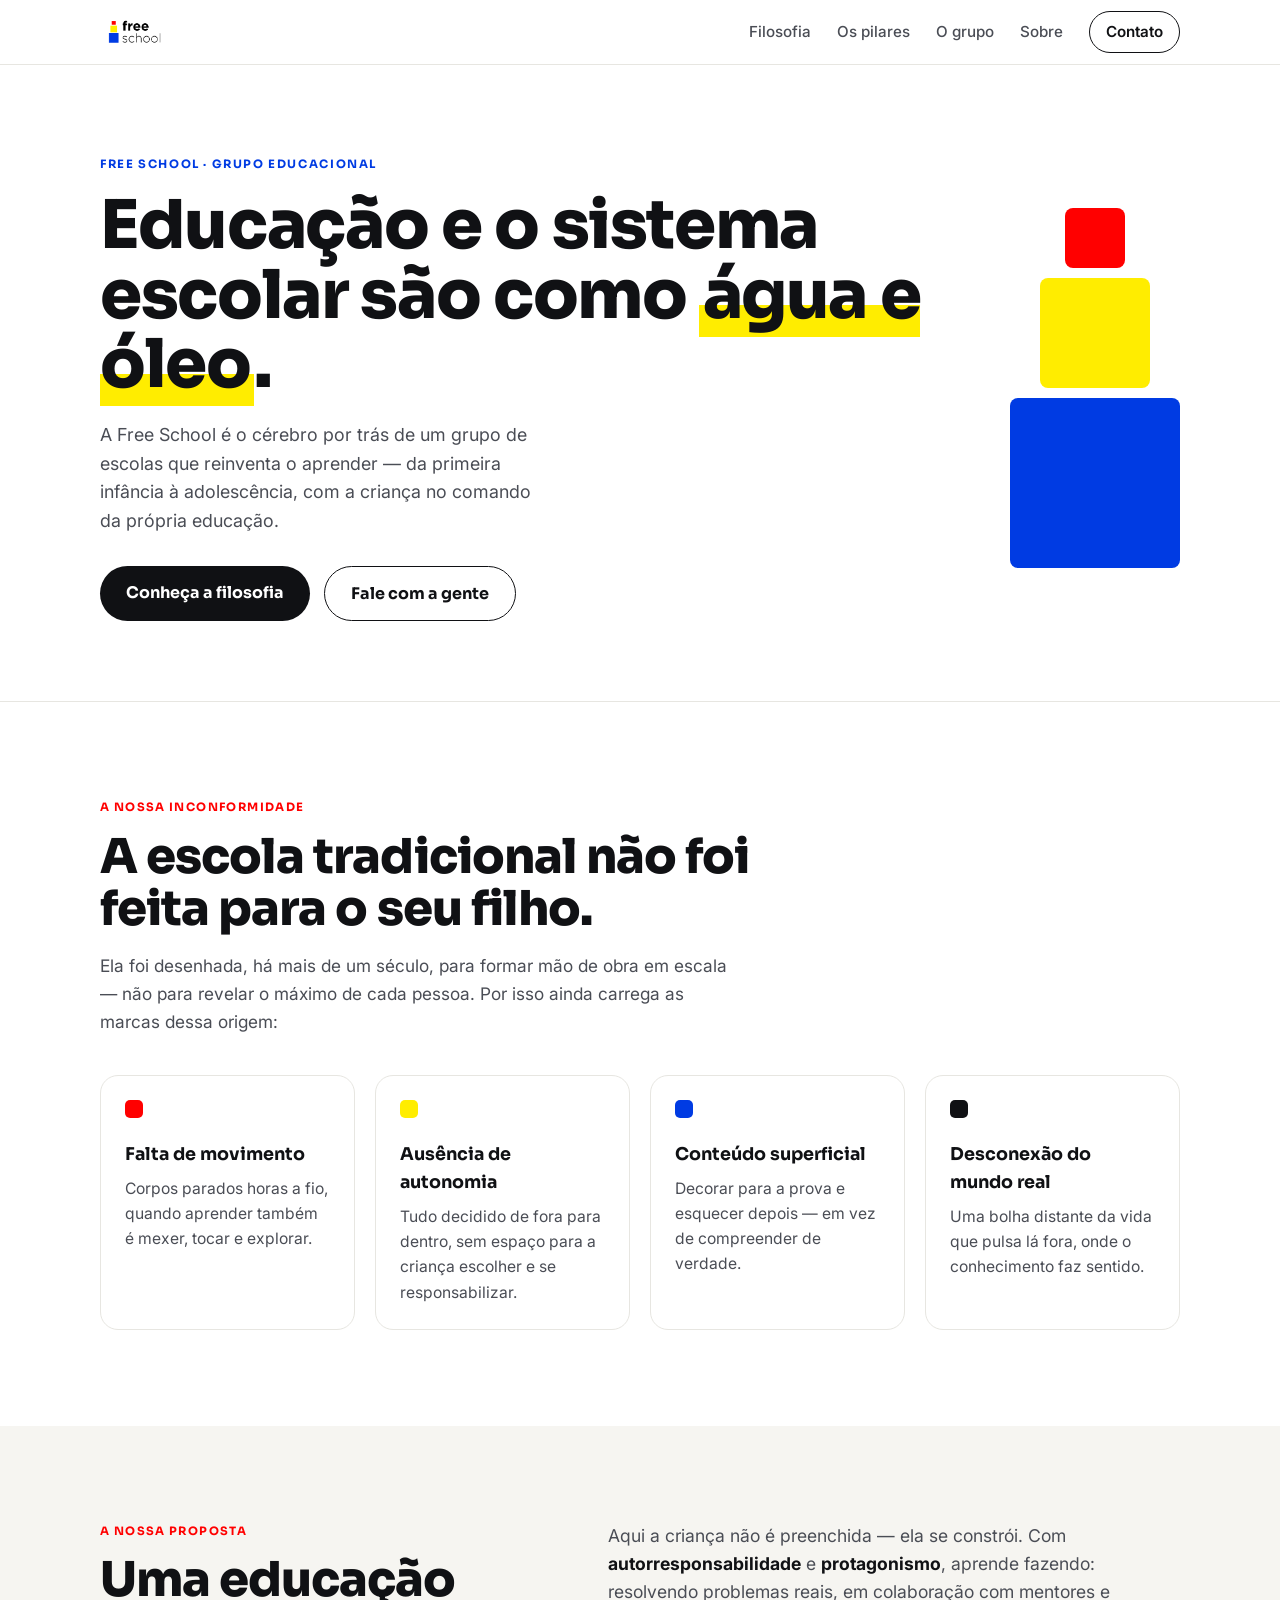
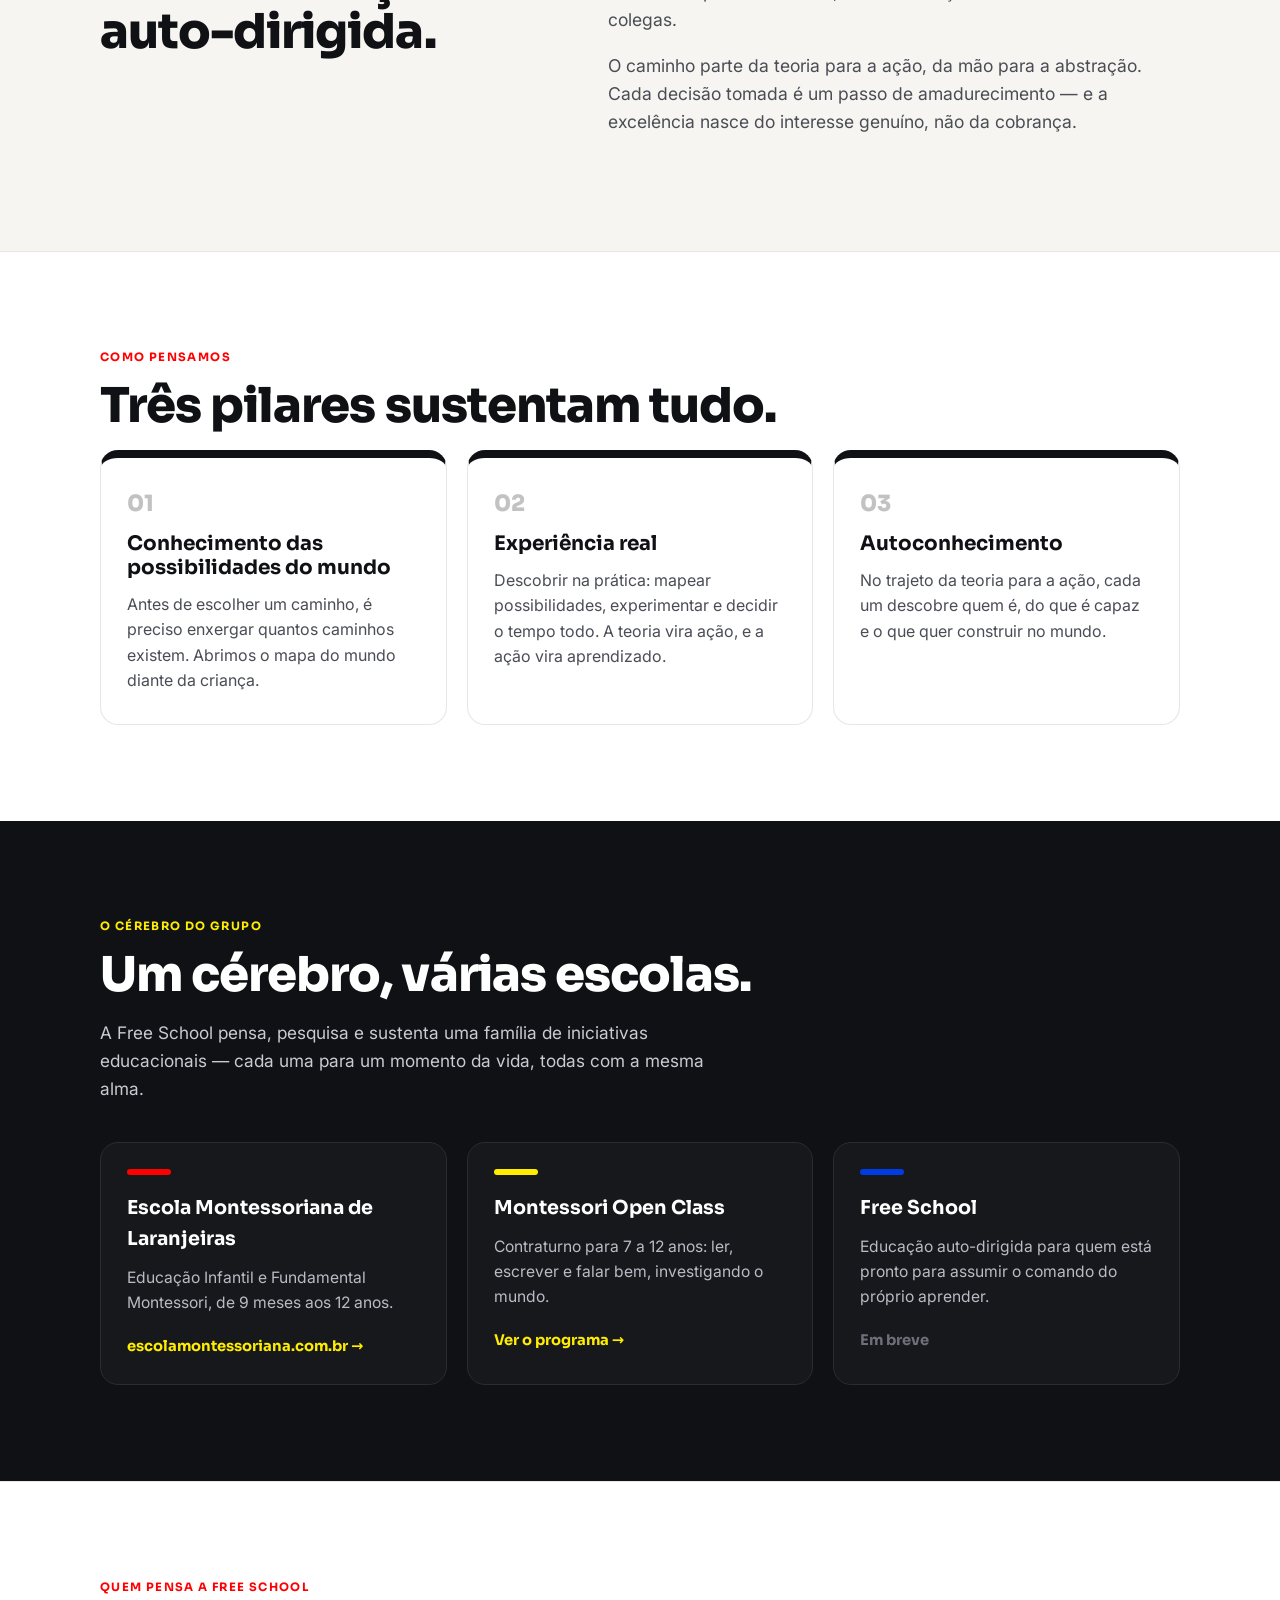
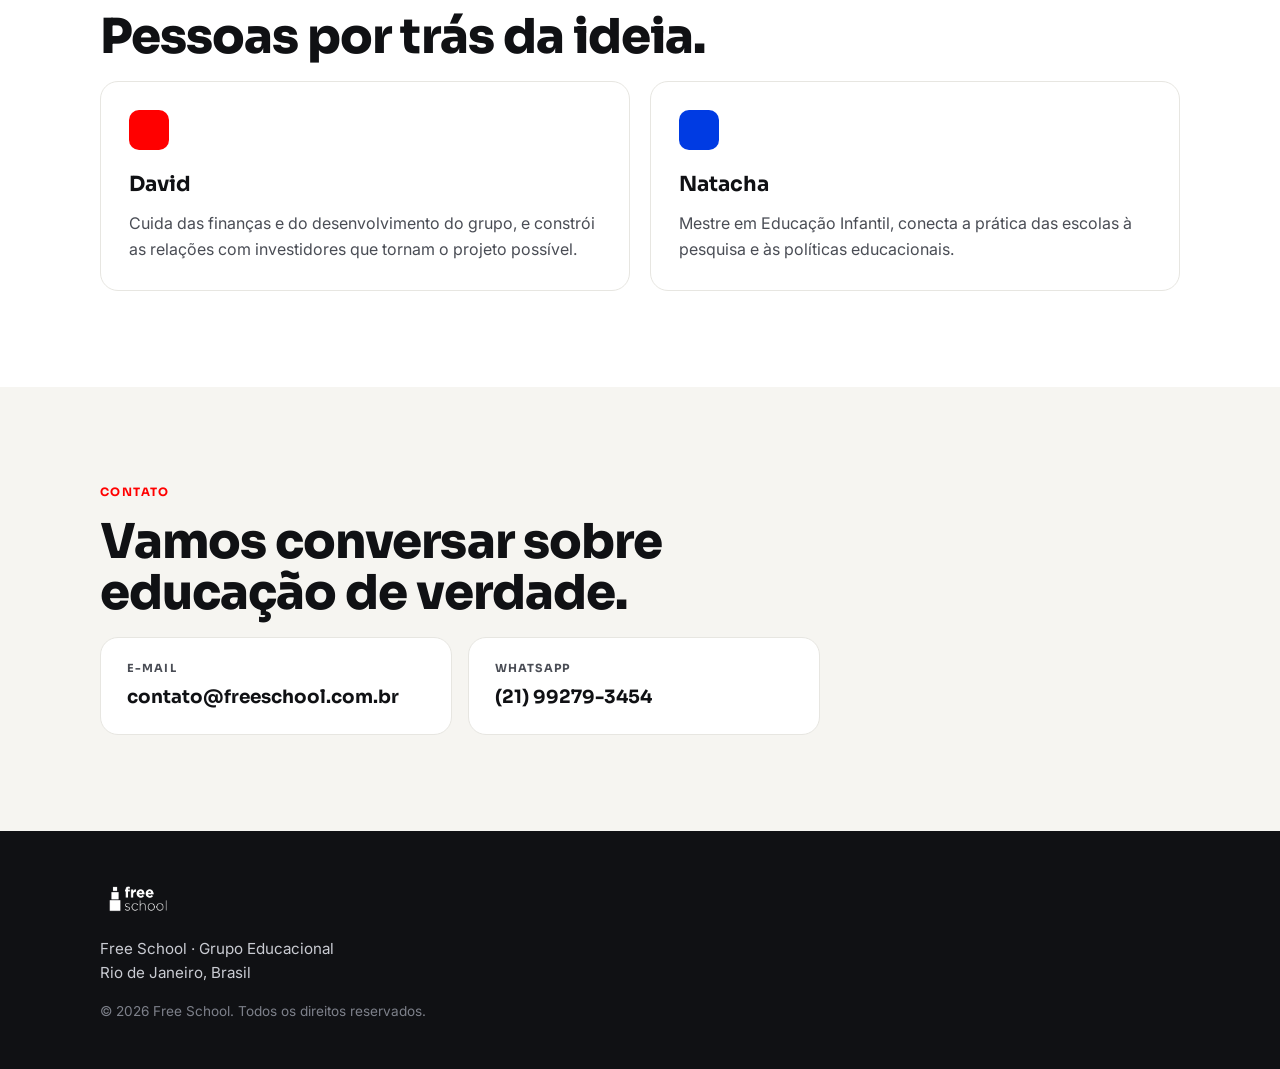
==== index.html @ 728c8d66 "Site institucional da Free School (grupo educacional) Landing page estatica mobile-first (HTML + CSS" ====
<!DOCTYPE html>
<html lang="pt-BR">
<head>
  <meta charset="UTF-8" />
  <meta name="viewport" content="width=device-width, initial-scale=1.0" />
  <title>Free School · Grupo Educacional — Educação auto-dirigida</title>
  <meta name="description" content="A Free School é o cérebro por trás de um grupo de escolas que reinventa o aprender: da primeira infância à adolescência, a criança no comando da própria educação." />
  <meta name="theme-color" content="#ffffff" />

  <!-- Open Graph -->
  <meta property="og:type" content="website" />
  <meta property="og:title" content="Free School · Grupo Educacional" />
  <meta property="og:description" content="Educação e o sistema escolar são como água e óleo. Conheça a educação auto-dirigida." />
  <meta property="og:url" content="https://www.freeschool.com.br/" />
  <meta property="og:image" content="https://www.freeschool.com.br/assets/logo-freeschool.png" />
  <meta property="og:locale" content="pt_BR" />

  <link rel="icon" href="/favicon.svg" type="image/svg+xml" />
  <link rel="apple-touch-icon" href="/assets/logo-freeschool.png" />

  <link rel="preconnect" href="https://fonts.googleapis.com" />
  <link rel="preconnect" href="https://fonts.gstatic.com" crossorigin />
  <link href="https://fonts.googleapis.com/css2?family=Inter:wght@400;500;600&family=Sora:wght@600;700;800&display=swap" rel="stylesheet" />

  <link rel="stylesheet" href="/styles.css" />
</head>
<body>

  <!-- ================= HEADER ================= -->
  <header class="site-header" id="top">
    <div class="wrap header-inner">
      <a class="brand" href="#top" aria-label="Free School — início">
        <img src="/assets/logo-freeschool.png" alt="Free School" width="160" height="92" />
      </a>
      <nav class="nav" aria-label="Navegação principal">
        <a href="#filosofia">Filosofia</a>
        <a href="#pilares">Os pilares</a>
        <a href="#grupo">O grupo</a>
        <a href="#sobre">Sobre</a>
        <a href="#contato" class="nav-cta">Contato</a>
      </nav>
    </div>
  </header>

  <main>
    <!-- ================= HERO ================= -->
    <section class="hero">
      <div class="wrap hero-inner">
        <div class="hero-copy">
          <p class="eyebrow">Free School · Grupo Educacional</p>
          <h1>Educação e o sistema escolar são como <span class="hl">água e óleo</span>.</h1>
          <p class="lead">
            A Free School é o cérebro por trás de um grupo de escolas que reinventa o aprender —
            da primeira infância à adolescência, com a criança no comando da própria educação.
          </p>
          <div class="btn-row">
            <a class="btn btn-dark" href="#filosofia">Conheça a filosofia</a>
            <a class="btn btn-ghost" href="#contato">Fale com a gente</a>
          </div>
        </div>
        <div class="hero-art" aria-hidden="true">
          <span class="cube cube-red"></span>
          <span class="cube cube-yellow"></span>
          <span class="cube cube-blue"></span>
        </div>
      </div>
    </section>

    <!-- ================= FILOSOFIA / CRÍTICA ================= -->
    <section class="section" id="filosofia">
      <div class="wrap">
        <p class="tag">A nossa inconformidade</p>
        <h2 class="section-title">A escola tradicional não foi feita para o seu filho.</h2>
        <p class="section-lead">
          Ela foi desenhada, há mais de um século, para formar mão de obra em escala — não para
          revelar o máximo de cada pessoa. Por isso ainda carrega as marcas dessa origem:
        </p>
        <ul class="grid-4 problems">
          <li><span class="dot dot-red"></span><h3>Falta de movimento</h3><p>Corpos parados horas a fio, quando aprender também é mexer, tocar e explorar.</p></li>
          <li><span class="dot dot-yellow"></span><h3>Ausência de autonomia</h3><p>Tudo decidido de fora para dentro, sem espaço para a criança escolher e se responsabilizar.</p></li>
          <li><span class="dot dot-blue"></span><h3>Conteúdo superficial</h3><p>Decorar para a prova e esquecer depois — em vez de compreender de verdade.</p></li>
          <li><span class="dot dot-dark"></span><h3>Desconexão do mundo real</h3><p>Uma bolha distante da vida que pulsa lá fora, onde o conhecimento faz sentido.</p></li>
        </ul>
      </div>
    </section>

    <!-- ================= PROPOSTA ================= -->
    <section class="section section-cream" id="proposta">
      <div class="wrap two-col">
        <div>
          <p class="tag">A nossa proposta</p>
          <h2 class="section-title">Uma educação auto-dirigida.</h2>
        </div>
        <div class="prose">
          <p>
            Aqui a criança não é preenchida — ela se constrói. Com <strong>autorresponsabilidade</strong>
            e <strong>protagonismo</strong>, aprende fazendo: resolvendo problemas reais, em colaboração
            com mentores e colegas.
          </p>
          <p>
            O caminho parte da teoria para a ação, da mão para a abstração. Cada decisão tomada é um passo
            de amadurecimento — e a excelência nasce do interesse genuíno, não da cobrança.
          </p>
        </div>
      </div>
    </section>

    <!-- ================= PILARES ================= -->
    <section class="section" id="pilares">
      <div class="wrap">
        <p class="tag">Como pensamos</p>
        <h2 class="section-title">Três pilares sustentam tudo.</h2>
        <div class="grid-3 pillars">
          <article class="pillar pillar-red">
            <span class="pillar-num">01</span>
            <h3>Conhecimento das possibilidades do mundo</h3>
            <p>Antes de escolher um caminho, é preciso enxergar quantos caminhos existem. Abrimos o mapa do mundo diante da criança.</p>
          </article>
          <article class="pillar pillar-yellow">
            <span class="pillar-num">02</span>
            <h3>Experiência real</h3>
            <p>Descobrir na prática: mapear possibilidades, experimentar e decidir o tempo todo. A teoria vira ação, e a ação vira aprendizado.</p>
          </article>
          <article class="pillar pillar-blue">
            <span class="pillar-num">03</span>
            <h3>Autoconhecimento</h3>
            <p>No trajeto da teoria para a ação, cada um descobre quem é, do que é capaz e o que quer construir no mundo.</p>
          </article>
        </div>
      </div>
    </section>

    <!-- ================= O GRUPO ================= -->
    <section class="section section-dark" id="grupo">
      <div class="wrap">
        <p class="tag tag-light">O cérebro do grupo</p>
        <h2 class="section-title">Um cérebro, várias escolas.</h2>
        <p class="section-lead">
          A Free School pensa, pesquisa e sustenta uma família de iniciativas educacionais — cada uma
          para um momento da vida, todas com a mesma alma.
        </p>
        <div class="grid-3 brands">
          <a class="brand-card" href="https://www.escolamontessoriana.com.br" target="_blank" rel="noopener">
            <span class="brand-bar bar-red"></span>
            <h3>Escola Montessoriana de Laranjeiras</h3>
            <p>Educação Infantil e Fundamental Montessori, de 9 meses aos 12 anos.</p>
            <span class="brand-link">escolamontessoriana.com.br →</span>
          </a>
          <a class="brand-card" href="https://www.escolamontessoriana.com.br/informativo-open-class.html" target="_blank" rel="noopener">
            <span class="brand-bar bar-yellow"></span>
            <h3>Montessori Open Class</h3>
            <p>Contraturno para 7 a 12 anos: ler, escrever e falar bem, investigando o mundo.</p>
            <span class="brand-link">Ver o programa →</span>
          </a>
          <div class="brand-card">
            <span class="brand-bar bar-blue"></span>
            <h3>Free School</h3>
            <p>Educação auto-dirigida para quem está pronto para assumir o comando do próprio aprender.</p>
            <span class="brand-link muted">Em breve</span>
          </div>
        </div>
      </div>
    </section>

    <!-- ================= SOBRE ================= -->
    <section class="section" id="sobre">
      <div class="wrap">
        <p class="tag">Quem pensa a Free School</p>
        <h2 class="section-title">Pessoas por trás da ideia.</h2>
        <div class="grid-2 team">
          <article class="person">
            <span class="person-mark"></span>
            <h3>David</h3>
            <p>Cuida das finanças e do desenvolvimento do grupo, e constrói as relações com investidores que tornam o projeto possível.</p>
          </article>
          <article class="person">
            <span class="person-mark mark-2"></span>
            <h3>Natacha</h3>
            <p>Mestre em Educação Infantil, conecta a prática das escolas à pesquisa e às políticas educacionais.</p>
          </article>
        </div>
      </div>
    </section>

    <!-- ================= CONTATO ================= -->
    <section class="section section-cream" id="contato">
      <div class="wrap contact">
        <p class="tag">Contato</p>
        <h2 class="section-title">Vamos conversar sobre educação de verdade.</h2>
        <div class="contact-grid">
          <a class="contact-item" href="mailto:contato@freeschool.com.br">
            <span class="contact-label">E-mail</span>
            <span class="contact-value">contato@freeschool.com.br</span>
          </a>
          <a class="contact-item" href="https://wa.me/5521992793454" target="_blank" rel="noopener">
            <span class="contact-label">WhatsApp</span>
            <span class="contact-value">(21) 99279-3454</span>
          </a>
        </div>
      </div>
    </section>
  </main>

  <!-- ================= FOOTER ================= -->
  <footer class="site-footer">
    <div class="wrap footer-inner">
      <img src="/assets/logo-freeschool.png" alt="Free School" width="140" height="80" />
      <p class="footer-note">Free School · Grupo Educacional<br />Rio de Janeiro, Brasil</p>
      <p class="footer-copy">© <span id="year">2026</span> Free School. Todos os direitos reservados.</p>
    </div>
  </footer>

  <script>
    document.getElementById('year').textContent = new Date().getFullYear();
  </script>
</body>
</html>
---- styles.css ----
/* ============================================================
   Free School — Grupo Educacional
   Paleta do logo: vermelho #FF0000 · amarelo #FFED00 · azul #003BE3
   Mobile-first
   ============================================================ */

:root {
  --red: #ff0000;
  --yellow: #ffed00;
  --blue: #003be3;
  --ink: #101114;
  --ink-soft: #4a4d55;
  --cream: #f6f5f1;
  --line: #e7e6e1;
  --white: #ffffff;

  --font-head: "Sora", system-ui, sans-serif;
  --font-body: "Inter", system-ui, -apple-system, "Segoe UI", sans-serif;

  --wrap: 1120px;
  --radius: 18px;
}

* { box-sizing: border-box; }

html { scroll-behavior: smooth; }

body {
  margin: 0;
  font-family: var(--font-body);
  color: var(--ink);
  background: var(--white);
  line-height: 1.6;
  -webkit-font-smoothing: antialiased;
  text-rendering: optimizeLegibility;
}

img { max-width: 100%; display: block; height: auto; }
a { color: inherit; text-decoration: none; }

.wrap {
  width: 100%;
  max-width: var(--wrap);
  margin: 0 auto;
  padding: 0 20px;
}

/* ---------- Header ---------- */
.site-header {
  position: sticky;
  top: 0;
  z-index: 50;
  background: rgba(255, 255, 255, 0.88);
  backdrop-filter: saturate(180%) blur(10px);
  border-bottom: 1px solid var(--line);
}
.header-inner {
  display: flex;
  align-items: center;
  justify-content: space-between;
  gap: 16px;
  min-height: 64px;
}
.brand img { height: 40px; width: auto; }
.nav { display: none; gap: 26px; align-items: center; font-weight: 500; font-size: 0.95rem; }
.nav a { color: var(--ink-soft); transition: color .18s ease; }
.nav a:hover { color: var(--ink); }
.nav .nav-cta {
  color: var(--ink);
  border: 1.5px solid var(--ink);
  padding: 8px 16px;
  border-radius: 999px;
  font-weight: 600;
}
.nav .nav-cta:hover { background: var(--ink); color: #fff; }

/* ---------- Buttons ---------- */
.btn {
  display: inline-block;
  padding: 14px 26px;
  border-radius: 999px;
  font-family: var(--font-head);
  font-weight: 700;
  font-size: 1rem;
  transition: transform .15s ease, background .2s ease, color .2s ease;
}
.btn:hover { transform: translateY(-2px); }
.btn-dark { background: var(--ink); color: #fff; }
.btn-ghost { border: 1.5px solid var(--ink); color: var(--ink); }
.btn-ghost:hover { background: var(--ink); color: #fff; }

/* ---------- Hero ---------- */
.hero { padding: 54px 0 40px; overflow: hidden; }
.hero-inner { display: flex; flex-direction: column; gap: 42px; }
.eyebrow {
  font-family: var(--font-head);
  font-weight: 700;
  letter-spacing: .14em;
  text-transform: uppercase;
  font-size: .72rem;
  color: var(--blue);
  margin: 0 0 18px;
}
.hero h1 {
  font-family: var(--font-head);
  font-weight: 800;
  font-size: clamp(2.3rem, 8.5vw, 4.2rem);
  line-height: 1.03;
  letter-spacing: -0.02em;
  margin: 0 0 22px;
}
.hero h1 .hl {
  background: linear-gradient(transparent 62%, var(--yellow) 62%);
  padding: 0 .05em;
}
.lead {
  font-size: 1.12rem;
  color: var(--ink-soft);
  max-width: 40ch;
  margin: 0 0 30px;
}
.btn-row { display: flex; flex-wrap: wrap; gap: 14px; }

/* Hero art — the stacked cubes from the logo */
.hero-art {
  display: flex;
  flex-direction: column;
  align-items: flex-start;
  gap: 10px;
}
.cube { display: block; border-radius: 8px; }
.cube-red { width: 46px; height: 46px; background: var(--red); animation: float 5s ease-in-out infinite; }
.cube-yellow { width: 78px; height: 78px; background: var(--yellow); animation: float 5s ease-in-out infinite .4s; }
.cube-blue { width: 120px; height: 120px; background: var(--blue); animation: float 5s ease-in-out infinite .8s; }
@keyframes float { 0%,100% { transform: translateY(0); } 50% { transform: translateY(-9px); } }
@media (prefers-reduced-motion: reduce) { .cube { animation: none !important; } }

/* ---------- Sections ---------- */
.section { padding: 68px 0; border-top: 1px solid var(--line); }
.section-cream { background: var(--cream); border-top: none; }
.section-dark { background: var(--ink); color: #fff; border-top: none; }
.tag {
  font-family: var(--font-head);
  font-weight: 700;
  letter-spacing: .12em;
  text-transform: uppercase;
  font-size: .72rem;
  color: var(--red);
  margin: 0 0 14px;
}
.tag-light { color: var(--yellow); }
.section-title {
  font-family: var(--font-head);
  font-weight: 800;
  font-size: clamp(1.8rem, 6vw, 3rem);
  line-height: 1.08;
  letter-spacing: -0.02em;
  margin: 0 0 18px;
  max-width: 20ch;
}
.section-lead {
  font-size: 1.08rem;
  color: var(--ink-soft);
  max-width: 58ch;
  margin: 0 0 40px;
}
.section-dark .section-lead { color: #c9cbd2; }

/* ---------- Grids ---------- */
.grid-2, .grid-3, .grid-4 { display: grid; gap: 20px; }
.grid-2 { grid-template-columns: 1fr; }
.grid-3 { grid-template-columns: 1fr; }
.grid-4 { grid-template-columns: 1fr; }

/* Problems list */
.problems { list-style: none; padding: 0; margin: 0; }
.problems li {
  background: var(--white);
  border: 1px solid var(--line);
  border-radius: var(--radius);
  padding: 24px;
}
.problems h3 { font-family: var(--font-head); font-size: 1.1rem; margin: 14px 0 8px; }
.problems p { margin: 0; color: var(--ink-soft); font-size: .98rem; }
.dot { display: inline-block; width: 18px; height: 18px; border-radius: 5px; }
.dot-red { background: var(--red); }
.dot-yellow { background: var(--yellow); }
.dot-blue { background: var(--blue); }
.dot-dark { background: var(--ink); }

/* Two column (proposta) */
.two-col { display: grid; grid-template-columns: 1fr; gap: 24px; }
.prose p { font-size: 1.1rem; margin: 0 0 18px; color: var(--ink-soft); }
.prose strong { color: var(--ink); }

/* Pillars */
.pillars .pillar {
  border: 1px solid var(--line);
  border-radius: var(--radius);
  padding: 28px 26px 30px;
  border-top: 8px solid var(--ink);
  background: var(--white);
}
.pillar-red { border-top-color: var(--red); }
.pillar-yellow { border-top-color: var(--yellow); }
.pillar-blue { border-top-color: var(--blue); }
.pillar-num {
  font-family: var(--font-head);
  font-weight: 800;
  font-size: 1.4rem;
  color: var(--ink);
  opacity: .25;
}
.pillar h3 { font-family: var(--font-head); font-size: 1.25rem; line-height: 1.2; margin: 10px 0 12px; }
.pillar p { margin: 0; color: var(--ink-soft); }

/* Brand cards (dark section) */
.brands .brand-card {
  display: block;
  background: #17181c;
  border: 1px solid #2a2c33;
  border-radius: var(--radius);
  padding: 26px;
  transition: transform .15s ease, border-color .2s ease;
}
a.brand-card:hover { transform: translateY(-3px); border-color: #45474f; }
.brand-bar { display: block; width: 44px; height: 6px; border-radius: 4px; margin-bottom: 18px; }
.bar-red { background: var(--red); }
.bar-yellow { background: var(--yellow); }
.bar-blue { background: var(--blue); }
.brands h3 { font-family: var(--font-head); font-size: 1.2rem; margin: 0 0 10px; color: #fff; }
.brands p { margin: 0 0 18px; color: #b9bcc4; font-size: .98rem; }
.brand-link { font-family: var(--font-head); font-weight: 700; font-size: .92rem; color: var(--yellow); }
.brand-link.muted { color: #6d707a; }

/* Team */
.team .person {
  border: 1px solid var(--line);
  border-radius: var(--radius);
  padding: 28px;
  background: var(--white);
}
.person-mark { display: block; width: 40px; height: 40px; border-radius: 10px; background: var(--red); margin-bottom: 18px; }
.person-mark.mark-2 { background: var(--blue); }
.team h3 { font-family: var(--font-head); font-size: 1.3rem; margin: 0 0 10px; }
.team p { margin: 0; color: var(--ink-soft); }

/* Contact */
.contact-grid { display: grid; grid-template-columns: 1fr; gap: 16px; max-width: 720px; }
.contact-item {
  display: flex;
  flex-direction: column;
  gap: 4px;
  background: var(--white);
  border: 1px solid var(--line);
  border-radius: var(--radius);
  padding: 22px 26px;
  transition: transform .15s ease, border-color .2s ease;
}
.contact-item:hover { transform: translateY(-2px); border-color: var(--blue); }
.contact-label { font-family: var(--font-head); font-weight: 700; text-transform: uppercase; letter-spacing: .1em; font-size: .7rem; color: var(--ink-soft); }
.contact-value { font-family: var(--font-head); font-weight: 700; font-size: 1.15rem; }

/* Footer */
.site-footer { background: var(--ink); color: #fff; padding: 46px 0; }
.footer-inner { display: flex; flex-direction: column; gap: 16px; align-items: flex-start; }
.site-footer img { height: 44px; width: auto; filter: brightness(0) invert(1); }
.footer-note { margin: 0; color: #c9cbd2; font-size: .95rem; }
.footer-copy { margin: 0; color: #7d808a; font-size: .85rem; }

/* ============================================================
   Breakpoints
   ============================================================ */
@media (min-width: 720px) {
  .grid-2 { grid-template-columns: 1fr 1fr; }
  .grid-4 { grid-template-columns: 1fr 1fr; }
  .contact-grid { grid-template-columns: 1fr 1fr; }
  .two-col { grid-template-columns: 0.9fr 1.1fr; gap: 40px; align-items: start; }
}

@media (min-width: 960px) {
  .nav { display: flex; }
  .hero { padding: 90px 0 80px; }
  .hero-inner { flex-direction: row; align-items: center; justify-content: space-between; gap: 40px; }
  .hero-copy { flex: 1; }
  .hero-art { flex-shrink: 0; align-items: center; }
  .cube-red { width: 60px; height: 60px; }
  .cube-yellow { width: 110px; height: 110px; }
  .cube-blue { width: 170px; height: 170px; }
  .grid-3 { grid-template-columns: repeat(3, 1fr); }
  .grid-4 { grid-template-columns: repeat(4, 1fr); }
  .section { padding: 96px 0; }
}
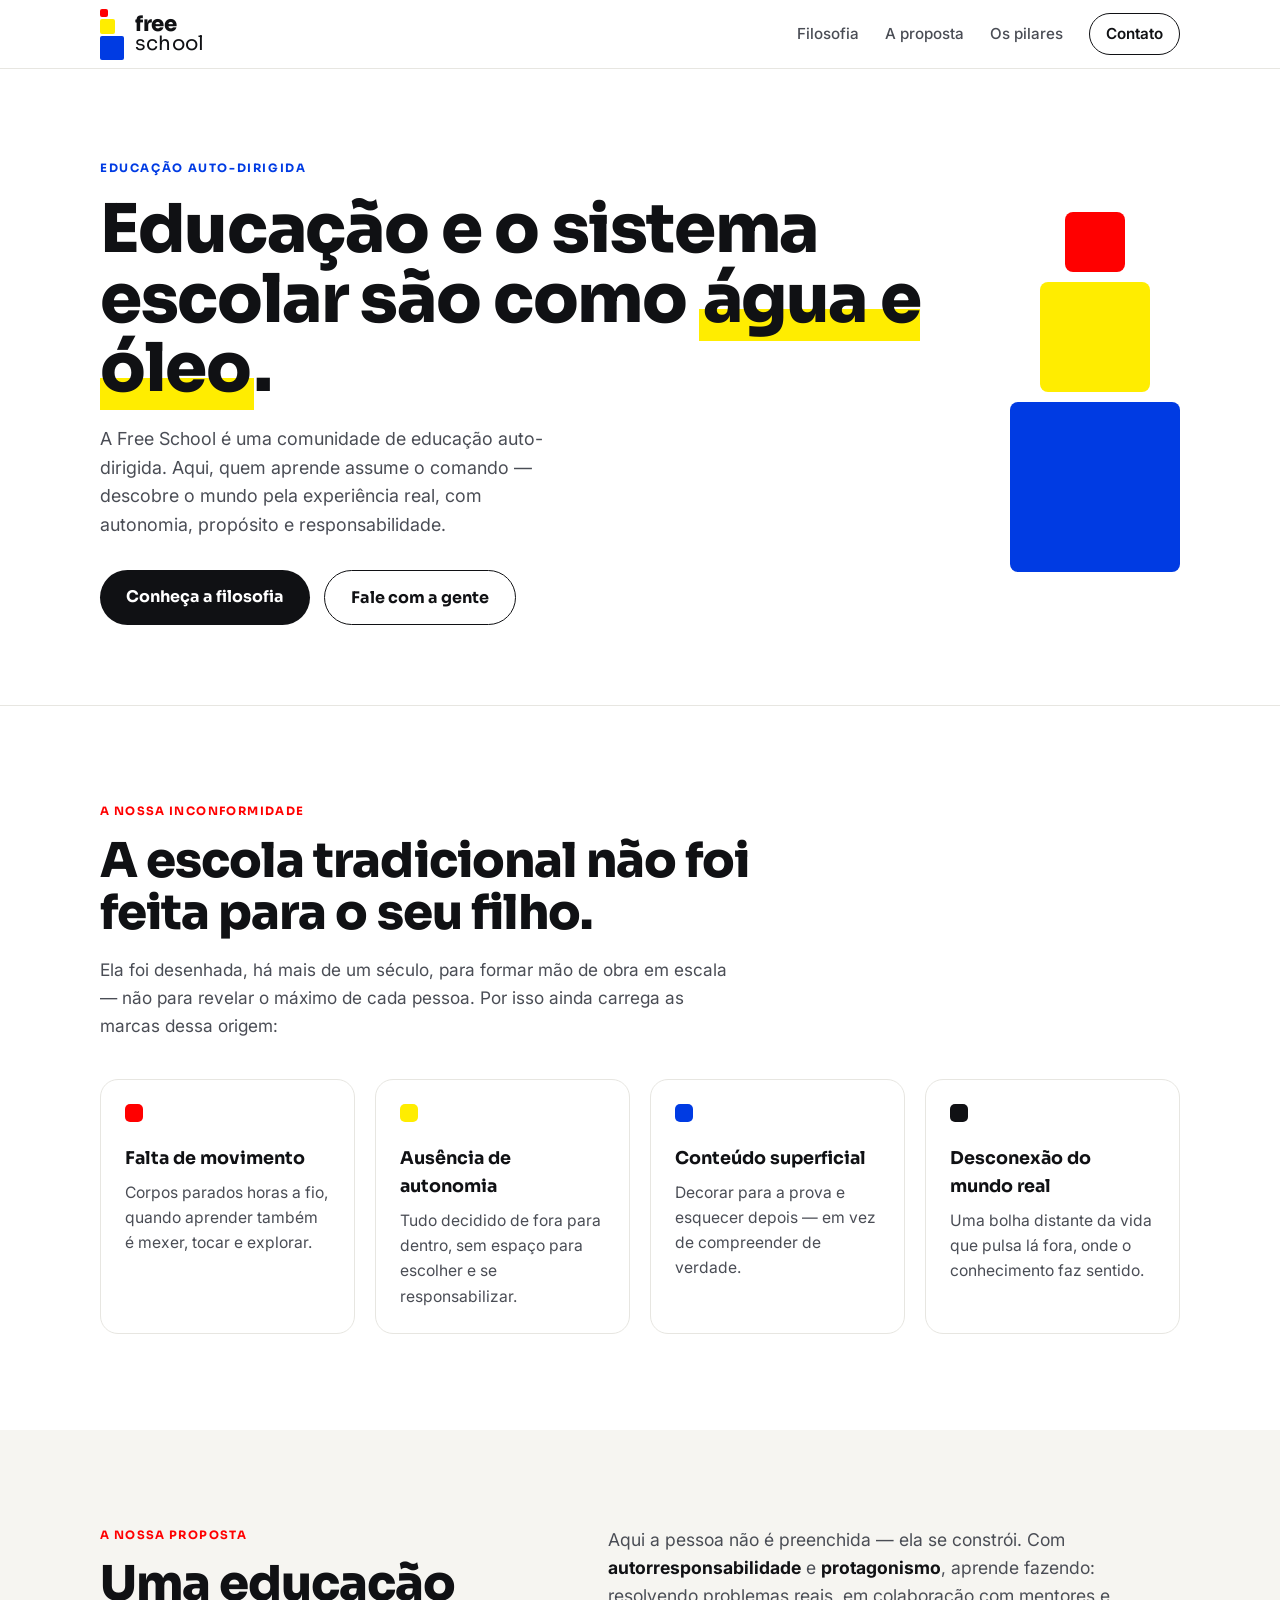
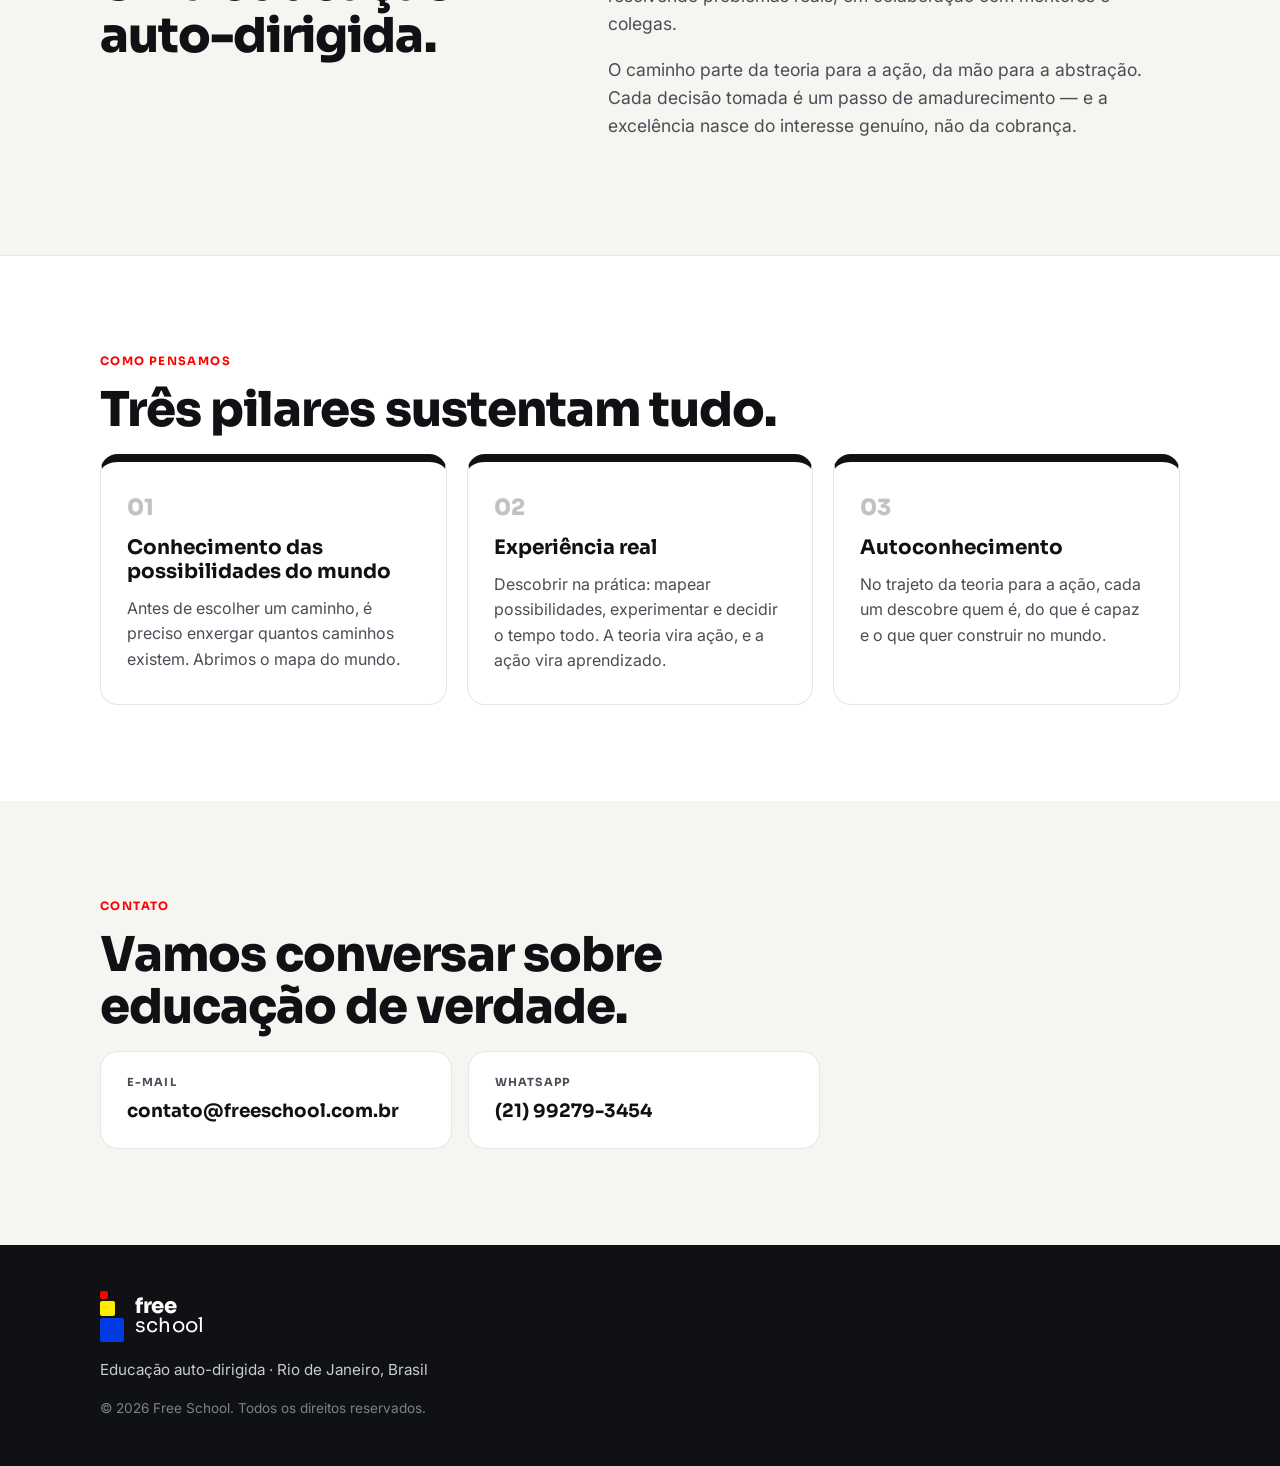
==== commit 7cd83561: "Foca o site na Free School e recria o logo em HTML/CSS - Remove secoes "Um cerebro, varias escolas" " ====
--- a/index.html
+++ b/index.html
@@ -3,24 +3,23 @@
 <head>
   <meta charset="UTF-8" />
   <meta name="viewport" content="width=device-width, initial-scale=1.0" />
-  <title>Free School · Grupo Educacional — Educação auto-dirigida</title>
-  <meta name="description" content="A Free School é o cérebro por trás de um grupo de escolas que reinventa o aprender: da primeira infância à adolescência, a criança no comando da própria educação." />
+  <title>Free School — Educação auto-dirigida</title>
+  <meta name="description" content="A Free School é uma comunidade de educação auto-dirigida: quem aprende assume o comando, descobrindo o mundo pela experiência real, com autonomia e propósito." />
   <meta name="theme-color" content="#ffffff" />
 
   <!-- Open Graph -->
   <meta property="og:type" content="website" />
-  <meta property="og:title" content="Free School · Grupo Educacional" />
+  <meta property="og:title" content="Free School — Educação auto-dirigida" />
   <meta property="og:description" content="Educação e o sistema escolar são como água e óleo. Conheça a educação auto-dirigida." />
   <meta property="og:url" content="https://www.freeschool.com.br/" />
   <meta property="og:image" content="https://www.freeschool.com.br/assets/logo-freeschool.png" />
   <meta property="og:locale" content="pt_BR" />
 
   <link rel="icon" href="/favicon.svg" type="image/svg+xml" />
-  <link rel="apple-touch-icon" href="/assets/logo-freeschool.png" />
 
   <link rel="preconnect" href="https://fonts.googleapis.com" />
   <link rel="preconnect" href="https://fonts.gstatic.com" crossorigin />
-  <link href="https://fonts.googleapis.com/css2?family=Inter:wght@400;500;600&family=Sora:wght@600;700;800&display=swap" rel="stylesheet" />
+  <link href="https://fonts.googleapis.com/css2?family=Inter:wght@400;500;600&family=Sora:wght@400;600;700;800&display=swap" rel="stylesheet" />
 
   <link rel="stylesheet" href="/styles.css" />
 </head>
@@ -29,14 +28,18 @@
   <!-- ================= HEADER ================= -->
   <header class="site-header" id="top">
     <div class="wrap header-inner">
-      <a class="brand" href="#top" aria-label="Free School — início">
-        <img src="/assets/logo-freeschool.png" alt="Free School" width="160" height="92" />
+      <a class="logo" href="#top" aria-label="Free School — início">
+        <span class="logo-stack" aria-hidden="true">
+          <span class="sq sq-r"></span>
+          <span class="sq sq-y"></span>
+          <span class="sq sq-b"></span>
+        </span>
+        <span class="logo-word"><b>free</b><i>school</i></span>
       </a>
       <nav class="nav" aria-label="Navegação principal">
         <a href="#filosofia">Filosofia</a>
+        <a href="#proposta">A proposta</a>
         <a href="#pilares">Os pilares</a>
-        <a href="#grupo">O grupo</a>
-        <a href="#sobre">Sobre</a>
         <a href="#contato" class="nav-cta">Contato</a>
       </nav>
     </div>
@@ -47,11 +50,11 @@
     <section class="hero">
       <div class="wrap hero-inner">
         <div class="hero-copy">
-          <p class="eyebrow">Free School · Grupo Educacional</p>
+          <p class="eyebrow">Educação auto-dirigida</p>
           <h1>Educação e o sistema escolar são como <span class="hl">água e óleo</span>.</h1>
           <p class="lead">
-            A Free School é o cérebro por trás de um grupo de escolas que reinventa o aprender —
-            da primeira infância à adolescência, com a criança no comando da própria educação.
+            A Free School é uma comunidade de educação auto-dirigida. Aqui, quem aprende assume o
+            comando — descobre o mundo pela experiência real, com autonomia, propósito e responsabilidade.
           </p>
           <div class="btn-row">
             <a class="btn btn-dark" href="#filosofia">Conheça a filosofia</a>
@@ -77,7 +80,7 @@
         </p>
         <ul class="grid-4 problems">
           <li><span class="dot dot-red"></span><h3>Falta de movimento</h3><p>Corpos parados horas a fio, quando aprender também é mexer, tocar e explorar.</p></li>
-          <li><span class="dot dot-yellow"></span><h3>Ausência de autonomia</h3><p>Tudo decidido de fora para dentro, sem espaço para a criança escolher e se responsabilizar.</p></li>
+          <li><span class="dot dot-yellow"></span><h3>Ausência de autonomia</h3><p>Tudo decidido de fora para dentro, sem espaço para escolher e se responsabilizar.</p></li>
           <li><span class="dot dot-blue"></span><h3>Conteúdo superficial</h3><p>Decorar para a prova e esquecer depois — em vez de compreender de verdade.</p></li>
           <li><span class="dot dot-dark"></span><h3>Desconexão do mundo real</h3><p>Uma bolha distante da vida que pulsa lá fora, onde o conhecimento faz sentido.</p></li>
         </ul>
@@ -93,7 +96,7 @@
         </div>
         <div class="prose">
           <p>
-            Aqui a criança não é preenchida — ela se constrói. Com <strong>autorresponsabilidade</strong>
+            Aqui a pessoa não é preenchida — ela se constrói. Com <strong>autorresponsabilidade</strong>
             e <strong>protagonismo</strong>, aprende fazendo: resolvendo problemas reais, em colaboração
             com mentores e colegas.
           </p>
@@ -114,7 +117,7 @@
           <article class="pillar pillar-red">
             <span class="pillar-num">01</span>
             <h3>Conhecimento das possibilidades do mundo</h3>
-            <p>Antes de escolher um caminho, é preciso enxergar quantos caminhos existem. Abrimos o mapa do mundo diante da criança.</p>
+            <p>Antes de escolher um caminho, é preciso enxergar quantos caminhos existem. Abrimos o mapa do mundo.</p>
           </article>
           <article class="pillar pillar-yellow">
             <span class="pillar-num">02</span>
@@ -125,58 +128,6 @@
             <span class="pillar-num">03</span>
             <h3>Autoconhecimento</h3>
             <p>No trajeto da teoria para a ação, cada um descobre quem é, do que é capaz e o que quer construir no mundo.</p>
-          </article>
-        </div>
-      </div>
-    </section>
-
-    <!-- ================= O GRUPO ================= -->
-    <section class="section section-dark" id="grupo">
-      <div class="wrap">
-        <p class="tag tag-light">O cérebro do grupo</p>
-        <h2 class="section-title">Um cérebro, várias escolas.</h2>
-        <p class="section-lead">
-          A Free School pensa, pesquisa e sustenta uma família de iniciativas educacionais — cada uma
-          para um momento da vida, todas com a mesma alma.
-        </p>
-        <div class="grid-3 brands">
-          <a class="brand-card" href="https://www.escolamontessoriana.com.br" target="_blank" rel="noopener">
-            <span class="brand-bar bar-red"></span>
-            <h3>Escola Montessoriana de Laranjeiras</h3>
-            <p>Educação Infantil e Fundamental Montessori, de 9 meses aos 12 anos.</p>
-            <span class="brand-link">escolamontessoriana.com.br →</span>
-          </a>
-          <a class="brand-card" href="https://www.escolamontessoriana.com.br/informativo-open-class.html" target="_blank" rel="noopener">
-            <span class="brand-bar bar-yellow"></span>
-            <h3>Montessori Open Class</h3>
-            <p>Contraturno para 7 a 12 anos: ler, escrever e falar bem, investigando o mundo.</p>
-            <span class="brand-link">Ver o programa →</span>
-          </a>
-          <div class="brand-card">
-            <span class="brand-bar bar-blue"></span>
-            <h3>Free School</h3>
-            <p>Educação auto-dirigida para quem está pronto para assumir o comando do próprio aprender.</p>
-            <span class="brand-link muted">Em breve</span>
-          </div>
-        </div>
-      </div>
-    </section>
-
-    <!-- ================= SOBRE ================= -->
-    <section class="section" id="sobre">
-      <div class="wrap">
-        <p class="tag">Quem pensa a Free School</p>
-        <h2 class="section-title">Pessoas por trás da ideia.</h2>
-        <div class="grid-2 team">
-          <article class="person">
-            <span class="person-mark"></span>
-            <h3>David</h3>
-            <p>Cuida das finanças e do desenvolvimento do grupo, e constrói as relações com investidores que tornam o projeto possível.</p>
-          </article>
-          <article class="person">
-            <span class="person-mark mark-2"></span>
-            <h3>Natacha</h3>
-            <p>Mestre em Educação Infantil, conecta a prática das escolas à pesquisa e às políticas educacionais.</p>
           </article>
         </div>
       </div>
@@ -204,8 +155,15 @@
   <!-- ================= FOOTER ================= -->
   <footer class="site-footer">
     <div class="wrap footer-inner">
-      <img src="/assets/logo-freeschool.png" alt="Free School" width="140" height="80" />
-      <p class="footer-note">Free School · Grupo Educacional<br />Rio de Janeiro, Brasil</p>
+      <a class="logo logo--light" href="#top" aria-label="Free School">
+        <span class="logo-stack" aria-hidden="true">
+          <span class="sq sq-r"></span>
+          <span class="sq sq-y"></span>
+          <span class="sq sq-b"></span>
+        </span>
+        <span class="logo-word"><b>free</b><i>school</i></span>
+      </a>
+      <p class="footer-note">Educação auto-dirigida · Rio de Janeiro, Brasil</p>
       <p class="footer-copy">© <span id="year">2026</span> Free School. Todos os direitos reservados.</p>
     </div>
   </footer>
--- a/styles.css
+++ b/styles.css
@@ -1,5 +1,5 @@
 /* ============================================================
-   Free School — Grupo Educacional
+   Free School — Educação auto-dirigida
    Paleta do logo: vermelho #FF0000 · amarelo #FFED00 · azul #003BE3
    Mobile-first
    ============================================================ */
@@ -22,9 +22,7 @@
 }
 
 * { box-sizing: border-box; }
-
 html { scroll-behavior: smooth; }
-
 body {
   margin: 0;
   font-family: var(--font-body);
@@ -34,54 +32,42 @@
   -webkit-font-smoothing: antialiased;
   text-rendering: optimizeLegibility;
 }
-
 img { max-width: 100%; display: block; height: auto; }
 a { color: inherit; text-decoration: none; }
 
-.wrap {
-  width: 100%;
-  max-width: var(--wrap);
-  margin: 0 auto;
-  padding: 0 20px;
-}
+.wrap { width: 100%; max-width: var(--wrap); margin: 0 auto; padding: 0 20px; }
+
+/* ---------- Logo (HTML/CSS) ---------- */
+.logo { display: inline-flex; align-items: center; gap: 11px; }
+.logo-stack { display: flex; flex-direction: column; align-items: flex-start; gap: 2px; }
+.logo-stack .sq { display: block; border-radius: 2px; }
+.sq-r { width: 8px;  height: 8px;  background: var(--red); }
+.sq-y { width: 15px; height: 15px; background: var(--yellow); }
+.sq-b { width: 24px; height: 24px; background: var(--blue); }
+.logo-word { display: flex; flex-direction: column; line-height: .92; font-family: var(--font-head); }
+.logo-word b { font-weight: 800; font-size: 1.32rem; letter-spacing: -0.02em; }
+.logo-word i { font-style: normal; font-weight: 400; font-size: 1.24rem; letter-spacing: .01em; }
+.logo--light .logo-word b,
+.logo--light .logo-word i { color: #fff; }
 
 /* ---------- Header ---------- */
 .site-header {
-  position: sticky;
-  top: 0;
-  z-index: 50;
+  position: sticky; top: 0; z-index: 50;
   background: rgba(255, 255, 255, 0.88);
   backdrop-filter: saturate(180%) blur(10px);
   border-bottom: 1px solid var(--line);
 }
-.header-inner {
-  display: flex;
-  align-items: center;
-  justify-content: space-between;
-  gap: 16px;
-  min-height: 64px;
-}
-.brand img { height: 40px; width: auto; }
+.header-inner { display: flex; align-items: center; justify-content: space-between; gap: 16px; min-height: 68px; }
 .nav { display: none; gap: 26px; align-items: center; font-weight: 500; font-size: 0.95rem; }
 .nav a { color: var(--ink-soft); transition: color .18s ease; }
 .nav a:hover { color: var(--ink); }
-.nav .nav-cta {
-  color: var(--ink);
-  border: 1.5px solid var(--ink);
-  padding: 8px 16px;
-  border-radius: 999px;
-  font-weight: 600;
-}
+.nav .nav-cta { color: var(--ink); border: 1.5px solid var(--ink); padding: 8px 16px; border-radius: 999px; font-weight: 600; }
 .nav .nav-cta:hover { background: var(--ink); color: #fff; }
 
 /* ---------- Buttons ---------- */
 .btn {
-  display: inline-block;
-  padding: 14px 26px;
-  border-radius: 999px;
-  font-family: var(--font-head);
-  font-weight: 700;
-  font-size: 1rem;
+  display: inline-block; padding: 14px 26px; border-radius: 999px;
+  font-family: var(--font-head); font-weight: 700; font-size: 1rem;
   transition: transform .15s ease, background .2s ease, color .2s ease;
 }
 .btn:hover { transform: translateY(-2px); }
@@ -93,41 +79,20 @@
 .hero { padding: 54px 0 40px; overflow: hidden; }
 .hero-inner { display: flex; flex-direction: column; gap: 42px; }
 .eyebrow {
-  font-family: var(--font-head);
-  font-weight: 700;
-  letter-spacing: .14em;
-  text-transform: uppercase;
-  font-size: .72rem;
-  color: var(--blue);
-  margin: 0 0 18px;
+  font-family: var(--font-head); font-weight: 700; letter-spacing: .14em;
+  text-transform: uppercase; font-size: .72rem; color: var(--blue); margin: 0 0 18px;
 }
 .hero h1 {
-  font-family: var(--font-head);
-  font-weight: 800;
-  font-size: clamp(2.3rem, 8.5vw, 4.2rem);
-  line-height: 1.03;
-  letter-spacing: -0.02em;
-  margin: 0 0 22px;
+  font-family: var(--font-head); font-weight: 800;
+  font-size: clamp(2.3rem, 8.5vw, 4.2rem); line-height: 1.03;
+  letter-spacing: -0.02em; margin: 0 0 22px;
 }
-.hero h1 .hl {
-  background: linear-gradient(transparent 62%, var(--yellow) 62%);
-  padding: 0 .05em;
-}
-.lead {
-  font-size: 1.12rem;
-  color: var(--ink-soft);
-  max-width: 40ch;
-  margin: 0 0 30px;
-}
+.hero h1 .hl { background: linear-gradient(transparent 62%, var(--yellow) 62%); padding: 0 .05em; }
+.lead { font-size: 1.12rem; color: var(--ink-soft); max-width: 42ch; margin: 0 0 30px; }
 .btn-row { display: flex; flex-wrap: wrap; gap: 14px; }
 
 /* Hero art — the stacked cubes from the logo */
-.hero-art {
-  display: flex;
-  flex-direction: column;
-  align-items: flex-start;
-  gap: 10px;
-}
+.hero-art { display: flex; flex-direction: column; align-items: flex-start; gap: 10px; }
 .cube { display: block; border-radius: 8px; }
 .cube-red { width: 46px; height: 46px; background: var(--red); animation: float 5s ease-in-out infinite; }
 .cube-yellow { width: 78px; height: 78px; background: var(--yellow); animation: float 5s ease-in-out infinite .4s; }
@@ -138,48 +103,23 @@
 /* ---------- Sections ---------- */
 .section { padding: 68px 0; border-top: 1px solid var(--line); }
 .section-cream { background: var(--cream); border-top: none; }
-.section-dark { background: var(--ink); color: #fff; border-top: none; }
 .tag {
-  font-family: var(--font-head);
-  font-weight: 700;
-  letter-spacing: .12em;
-  text-transform: uppercase;
-  font-size: .72rem;
-  color: var(--red);
-  margin: 0 0 14px;
+  font-family: var(--font-head); font-weight: 700; letter-spacing: .12em;
+  text-transform: uppercase; font-size: .72rem; color: var(--red); margin: 0 0 14px;
 }
-.tag-light { color: var(--yellow); }
 .section-title {
-  font-family: var(--font-head);
-  font-weight: 800;
-  font-size: clamp(1.8rem, 6vw, 3rem);
-  line-height: 1.08;
-  letter-spacing: -0.02em;
-  margin: 0 0 18px;
-  max-width: 20ch;
+  font-family: var(--font-head); font-weight: 800;
+  font-size: clamp(1.8rem, 6vw, 3rem); line-height: 1.08;
+  letter-spacing: -0.02em; margin: 0 0 18px; max-width: 20ch;
 }
-.section-lead {
-  font-size: 1.08rem;
-  color: var(--ink-soft);
-  max-width: 58ch;
-  margin: 0 0 40px;
-}
-.section-dark .section-lead { color: #c9cbd2; }
+.section-lead { font-size: 1.08rem; color: var(--ink-soft); max-width: 58ch; margin: 0 0 40px; }
 
 /* ---------- Grids ---------- */
-.grid-2, .grid-3, .grid-4 { display: grid; gap: 20px; }
-.grid-2 { grid-template-columns: 1fr; }
-.grid-3 { grid-template-columns: 1fr; }
-.grid-4 { grid-template-columns: 1fr; }
+.grid-3, .grid-4 { display: grid; gap: 20px; grid-template-columns: 1fr; }
 
-/* Problems list */
+/* Problems */
 .problems { list-style: none; padding: 0; margin: 0; }
-.problems li {
-  background: var(--white);
-  border: 1px solid var(--line);
-  border-radius: var(--radius);
-  padding: 24px;
-}
+.problems li { background: var(--white); border: 1px solid var(--line); border-radius: var(--radius); padding: 24px; }
 .problems h3 { font-family: var(--font-head); font-size: 1.1rem; margin: 14px 0 8px; }
 .problems p { margin: 0; color: var(--ink-soft); font-size: .98rem; }
 .dot { display: inline-block; width: 18px; height: 18px; border-radius: 5px; }
@@ -188,74 +128,26 @@
 .dot-blue { background: var(--blue); }
 .dot-dark { background: var(--ink); }
 
-/* Two column (proposta) */
+/* Proposta */
 .two-col { display: grid; grid-template-columns: 1fr; gap: 24px; }
 .prose p { font-size: 1.1rem; margin: 0 0 18px; color: var(--ink-soft); }
 .prose strong { color: var(--ink); }
 
 /* Pillars */
-.pillars .pillar {
-  border: 1px solid var(--line);
-  border-radius: var(--radius);
-  padding: 28px 26px 30px;
-  border-top: 8px solid var(--ink);
-  background: var(--white);
-}
+.pillars .pillar { border: 1px solid var(--line); border-radius: var(--radius); padding: 28px 26px 30px; border-top: 8px solid var(--ink); background: var(--white); }
 .pillar-red { border-top-color: var(--red); }
 .pillar-yellow { border-top-color: var(--yellow); }
 .pillar-blue { border-top-color: var(--blue); }
-.pillar-num {
-  font-family: var(--font-head);
-  font-weight: 800;
-  font-size: 1.4rem;
-  color: var(--ink);
-  opacity: .25;
-}
+.pillar-num { font-family: var(--font-head); font-weight: 800; font-size: 1.4rem; color: var(--ink); opacity: .25; }
 .pillar h3 { font-family: var(--font-head); font-size: 1.25rem; line-height: 1.2; margin: 10px 0 12px; }
 .pillar p { margin: 0; color: var(--ink-soft); }
-
-/* Brand cards (dark section) */
-.brands .brand-card {
-  display: block;
-  background: #17181c;
-  border: 1px solid #2a2c33;
-  border-radius: var(--radius);
-  padding: 26px;
-  transition: transform .15s ease, border-color .2s ease;
-}
-a.brand-card:hover { transform: translateY(-3px); border-color: #45474f; }
-.brand-bar { display: block; width: 44px; height: 6px; border-radius: 4px; margin-bottom: 18px; }
-.bar-red { background: var(--red); }
-.bar-yellow { background: var(--yellow); }
-.bar-blue { background: var(--blue); }
-.brands h3 { font-family: var(--font-head); font-size: 1.2rem; margin: 0 0 10px; color: #fff; }
-.brands p { margin: 0 0 18px; color: #b9bcc4; font-size: .98rem; }
-.brand-link { font-family: var(--font-head); font-weight: 700; font-size: .92rem; color: var(--yellow); }
-.brand-link.muted { color: #6d707a; }
-
-/* Team */
-.team .person {
-  border: 1px solid var(--line);
-  border-radius: var(--radius);
-  padding: 28px;
-  background: var(--white);
-}
-.person-mark { display: block; width: 40px; height: 40px; border-radius: 10px; background: var(--red); margin-bottom: 18px; }
-.person-mark.mark-2 { background: var(--blue); }
-.team h3 { font-family: var(--font-head); font-size: 1.3rem; margin: 0 0 10px; }
-.team p { margin: 0; color: var(--ink-soft); }
 
 /* Contact */
 .contact-grid { display: grid; grid-template-columns: 1fr; gap: 16px; max-width: 720px; }
 .contact-item {
-  display: flex;
-  flex-direction: column;
-  gap: 4px;
-  background: var(--white);
-  border: 1px solid var(--line);
-  border-radius: var(--radius);
-  padding: 22px 26px;
-  transition: transform .15s ease, border-color .2s ease;
+  display: flex; flex-direction: column; gap: 4px;
+  background: var(--white); border: 1px solid var(--line); border-radius: var(--radius);
+  padding: 22px 26px; transition: transform .15s ease, border-color .2s ease;
 }
 .contact-item:hover { transform: translateY(-2px); border-color: var(--blue); }
 .contact-label { font-family: var(--font-head); font-weight: 700; text-transform: uppercase; letter-spacing: .1em; font-size: .7rem; color: var(--ink-soft); }
@@ -264,7 +156,6 @@
 /* Footer */
 .site-footer { background: var(--ink); color: #fff; padding: 46px 0; }
 .footer-inner { display: flex; flex-direction: column; gap: 16px; align-items: flex-start; }
-.site-footer img { height: 44px; width: auto; filter: brightness(0) invert(1); }
 .footer-note { margin: 0; color: #c9cbd2; font-size: .95rem; }
 .footer-copy { margin: 0; color: #7d808a; font-size: .85rem; }
 
@@ -272,12 +163,10 @@
    Breakpoints
    ============================================================ */
 @media (min-width: 720px) {
-  .grid-2 { grid-template-columns: 1fr 1fr; }
   .grid-4 { grid-template-columns: 1fr 1fr; }
   .contact-grid { grid-template-columns: 1fr 1fr; }
   .two-col { grid-template-columns: 0.9fr 1.1fr; gap: 40px; align-items: start; }
 }
-
 @media (min-width: 960px) {
   .nav { display: flex; }
   .hero { padding: 90px 0 80px; }
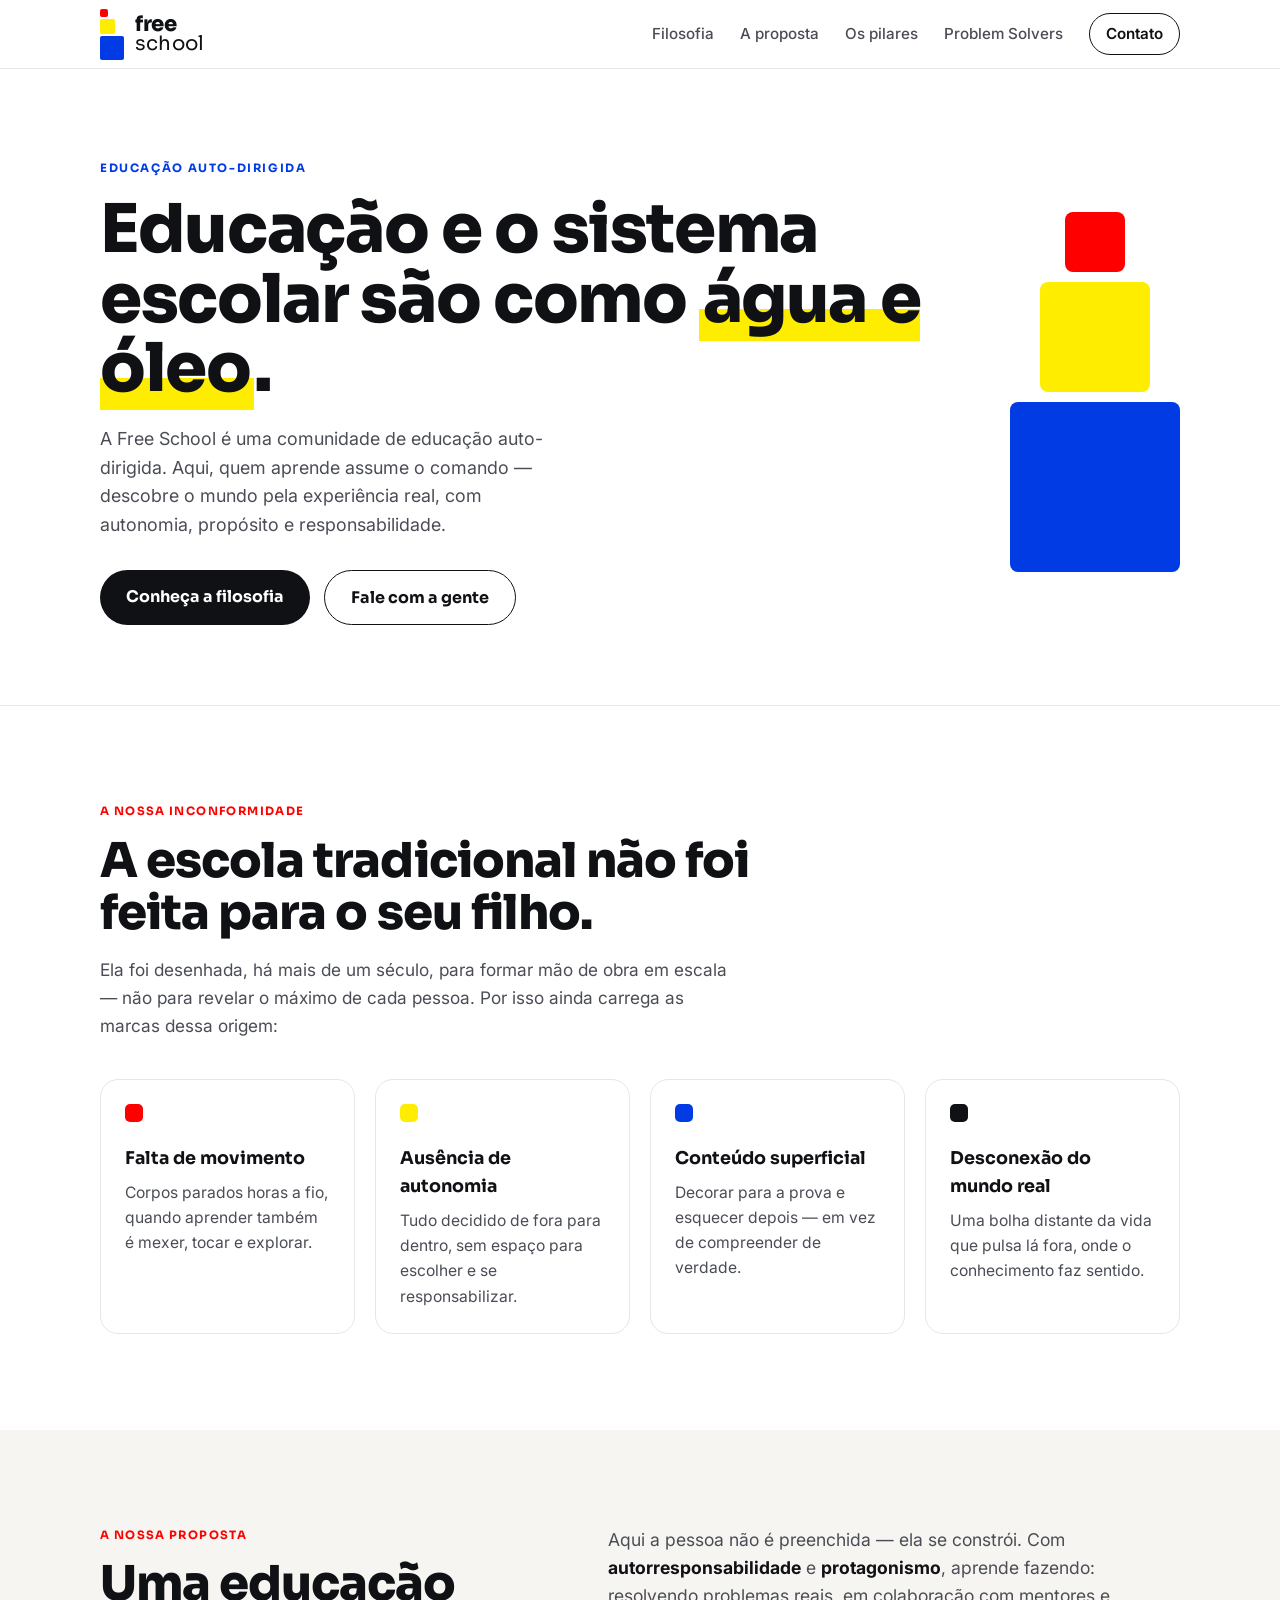
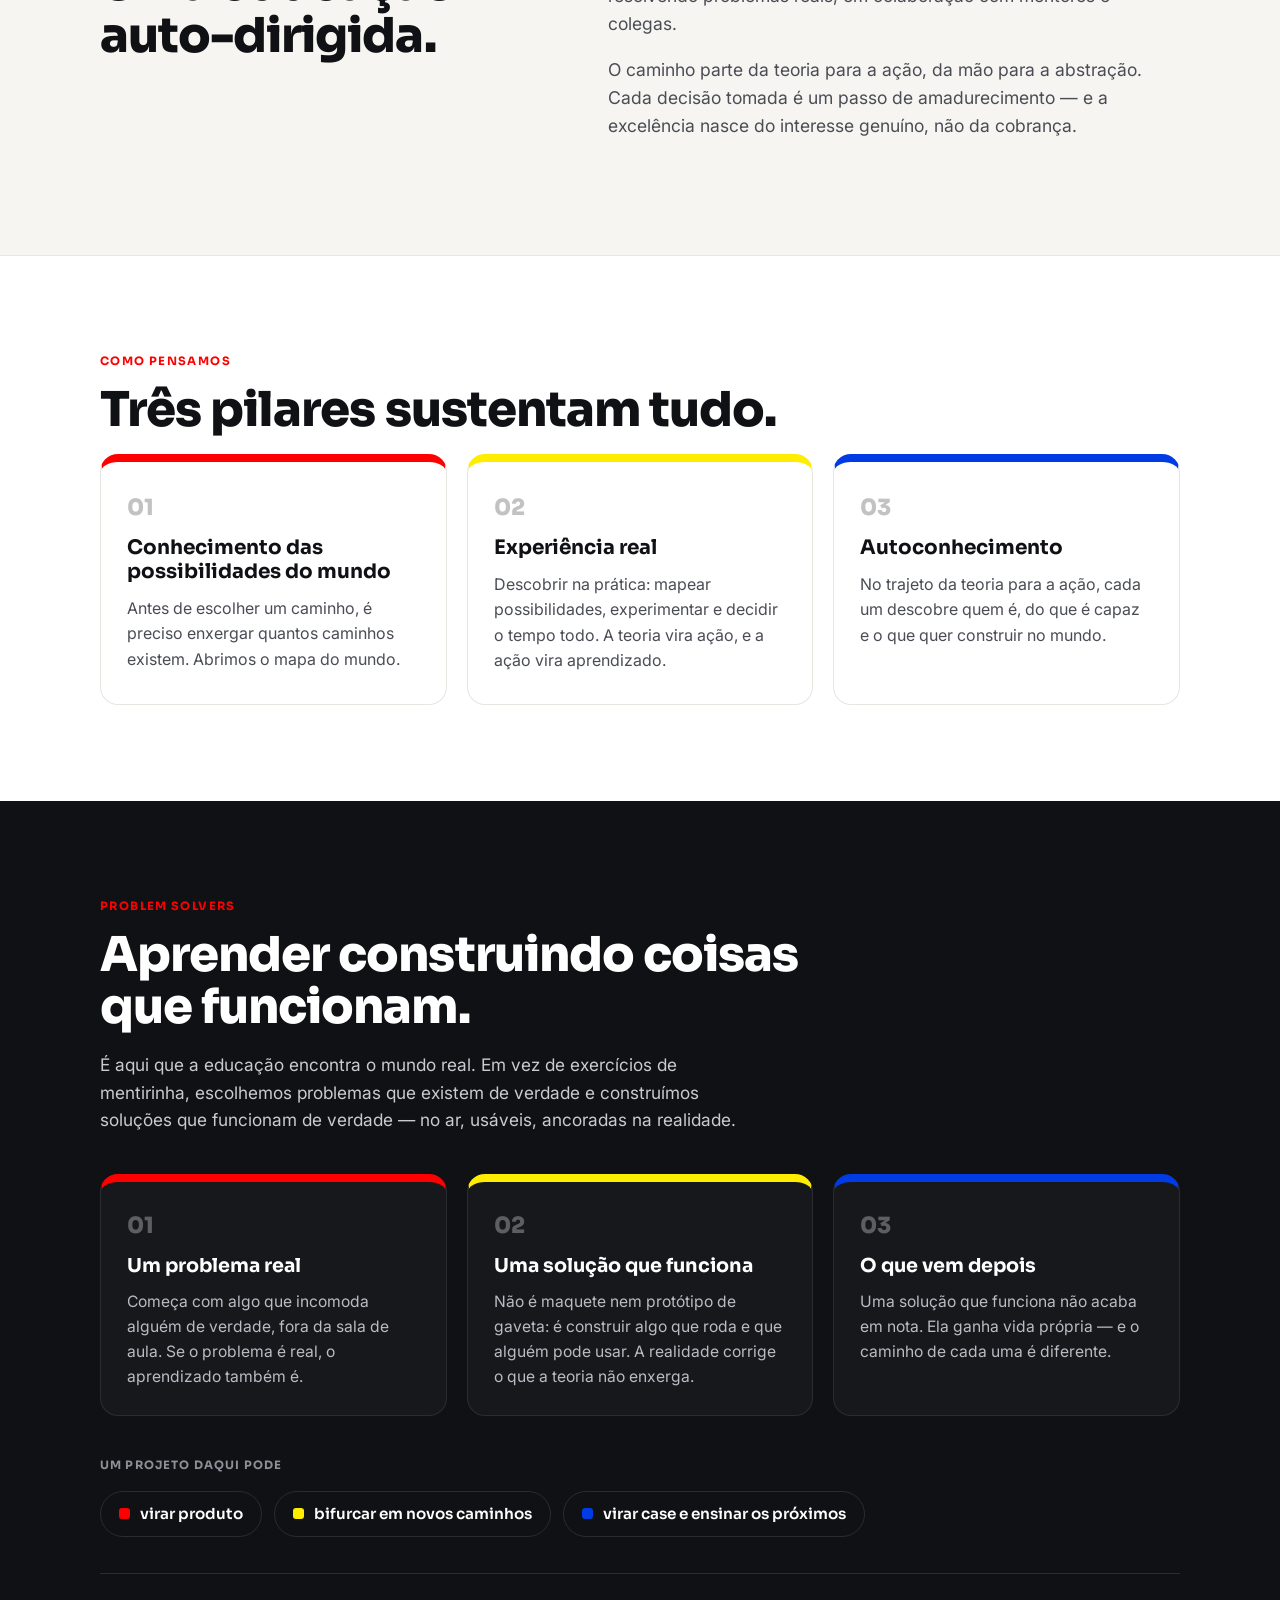
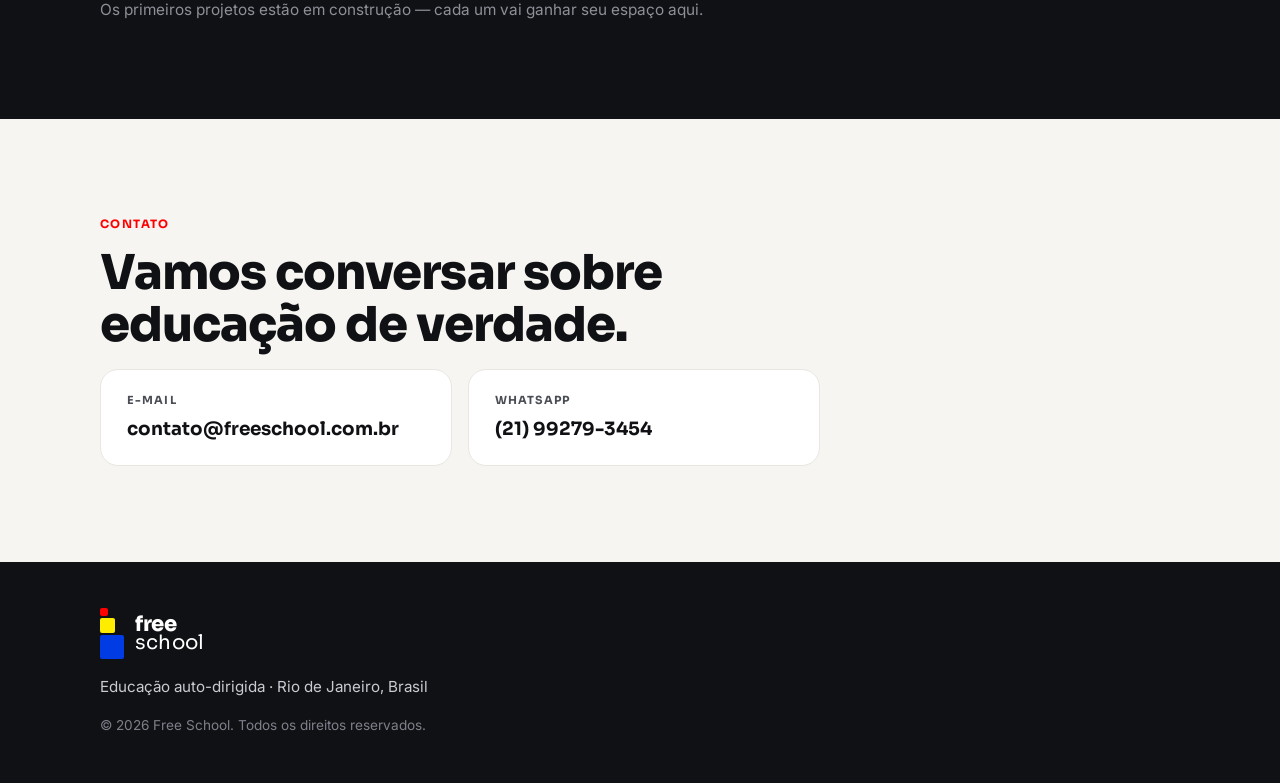
==== commit fb173123: "Adiciona secao Problem Solvers e corrige cores das bordas dos cards - Nova secao (fundo escuro, id #" ====
--- a/index.html
+++ b/index.html
@@ -40,6 +40,7 @@
         <a href="#filosofia">Filosofia</a>
         <a href="#proposta">A proposta</a>
         <a href="#pilares">Os pilares</a>
+        <a href="#problem-solvers">Problem Solvers</a>
         <a href="#contato" class="nav-cta">Contato</a>
       </nav>
     </div>
@@ -133,6 +134,48 @@
       </div>
     </section>
 
+    <!-- ================= PROBLEM SOLVERS ================= -->
+    <section class="section section-dark" id="problem-solvers">
+      <div class="wrap">
+        <p class="tag tag-light">Problem Solvers</p>
+        <h2 class="section-title">Aprender construindo coisas que funcionam.</h2>
+        <p class="section-lead">
+          É aqui que a educação encontra o mundo real. Em vez de exercícios de mentirinha,
+          escolhemos problemas que existem de verdade e construímos soluções que funcionam
+          de verdade — no ar, usáveis, ancoradas na realidade.
+        </p>
+
+        <div class="grid-3 steps">
+          <article class="step step-red">
+            <span class="step-num">01</span>
+            <h3>Um problema real</h3>
+            <p>Começa com algo que incomoda alguém de verdade, fora da sala de aula. Se o problema é real, o aprendizado também é.</p>
+          </article>
+          <article class="step step-yellow">
+            <span class="step-num">02</span>
+            <h3>Uma solução que funciona</h3>
+            <p>Não é maquete nem protótipo de gaveta: é construir algo que roda e que alguém pode usar. A realidade corrige o que a teoria não enxerga.</p>
+          </article>
+          <article class="step step-blue">
+            <span class="step-num">03</span>
+            <h3>O que vem depois</h3>
+            <p>Uma solução que funciona não acaba em nota. Ela ganha vida própria — e o caminho de cada uma é diferente.</p>
+          </article>
+        </div>
+
+        <div class="outcomes">
+          <p class="outcomes-label">Um projeto daqui pode</p>
+          <ul class="chips">
+            <li><span class="chip-dot dot-red"></span>virar produto</li>
+            <li><span class="chip-dot dot-yellow"></span>bifurcar em novos caminhos</li>
+            <li><span class="chip-dot dot-blue"></span>virar case e ensinar os próximos</li>
+          </ul>
+        </div>
+
+        <p class="soon">Os primeiros projetos estão em construção — cada um vai ganhar seu espaço aqui.</p>
+      </div>
+    </section>
+
     <!-- ================= CONTATO ================= -->
     <section class="section section-cream" id="contato">
       <div class="wrap contact">
--- a/styles.css
+++ b/styles.css
@@ -103,6 +103,8 @@
 /* ---------- Sections ---------- */
 .section { padding: 68px 0; border-top: 1px solid var(--line); }
 .section-cream { background: var(--cream); border-top: none; }
+.section-dark { background: var(--ink); color: #fff; border-top: none; }
+.section-dark .section-lead { color: #c9cbd2; }
 .tag {
   font-family: var(--font-head); font-weight: 700; letter-spacing: .12em;
   text-transform: uppercase; font-size: .72rem; color: var(--red); margin: 0 0 14px;
@@ -135,12 +137,46 @@
 
 /* Pillars */
 .pillars .pillar { border: 1px solid var(--line); border-radius: var(--radius); padding: 28px 26px 30px; border-top: 8px solid var(--ink); background: var(--white); }
-.pillar-red { border-top-color: var(--red); }
-.pillar-yellow { border-top-color: var(--yellow); }
-.pillar-blue { border-top-color: var(--blue); }
+.pillars .pillar-red { border-top-color: var(--red); }
+.pillars .pillar-yellow { border-top-color: var(--yellow); }
+.pillars .pillar-blue { border-top-color: var(--blue); }
 .pillar-num { font-family: var(--font-head); font-weight: 800; font-size: 1.4rem; color: var(--ink); opacity: .25; }
 .pillar h3 { font-family: var(--font-head); font-size: 1.25rem; line-height: 1.2; margin: 10px 0 12px; }
 .pillar p { margin: 0; color: var(--ink-soft); }
+
+/* Problem Solvers — steps on dark */
+.steps .step {
+  background: #17181c;
+  border: 1px solid #2a2c33;
+  border-radius: var(--radius);
+  padding: 26px;
+  border-top: 8px solid var(--ink);
+}
+.steps .step-red { border-top-color: var(--red); }
+.steps .step-yellow { border-top-color: var(--yellow); }
+.steps .step-blue { border-top-color: var(--blue); }
+.step-num { font-family: var(--font-head); font-weight: 800; font-size: 1.4rem; color: #fff; opacity: .3; }
+.steps h3 { font-family: var(--font-head); font-size: 1.2rem; line-height: 1.2; margin: 10px 0 12px; color: #fff; }
+.steps p { margin: 0; color: #b9bcc4; font-size: .98rem; }
+
+/* Outcomes chips */
+.outcomes { margin-top: 40px; }
+.outcomes-label {
+  font-family: var(--font-head); font-weight: 700; text-transform: uppercase;
+  letter-spacing: .1em; font-size: .72rem; color: #8d9099; margin: 0 0 16px;
+}
+.chips { list-style: none; padding: 0; margin: 0; display: flex; flex-wrap: wrap; gap: 12px; }
+.chips li {
+  display: inline-flex; align-items: center; gap: 10px;
+  border: 1px solid #2a2c33; border-radius: 999px;
+  padding: 10px 18px; font-family: var(--font-head); font-weight: 600; font-size: .95rem;
+  color: #fff;
+}
+.chip-dot { display: inline-block; width: 11px; height: 11px; border-radius: 3px; }
+.soon {
+  margin: 36px 0 0; padding-top: 24px; border-top: 1px solid #2a2c33;
+  color: #8d9099; font-size: .96rem;
+}
 
 /* Contact */
 .contact-grid { display: grid; grid-template-columns: 1fr; gap: 16px; max-width: 720px; }
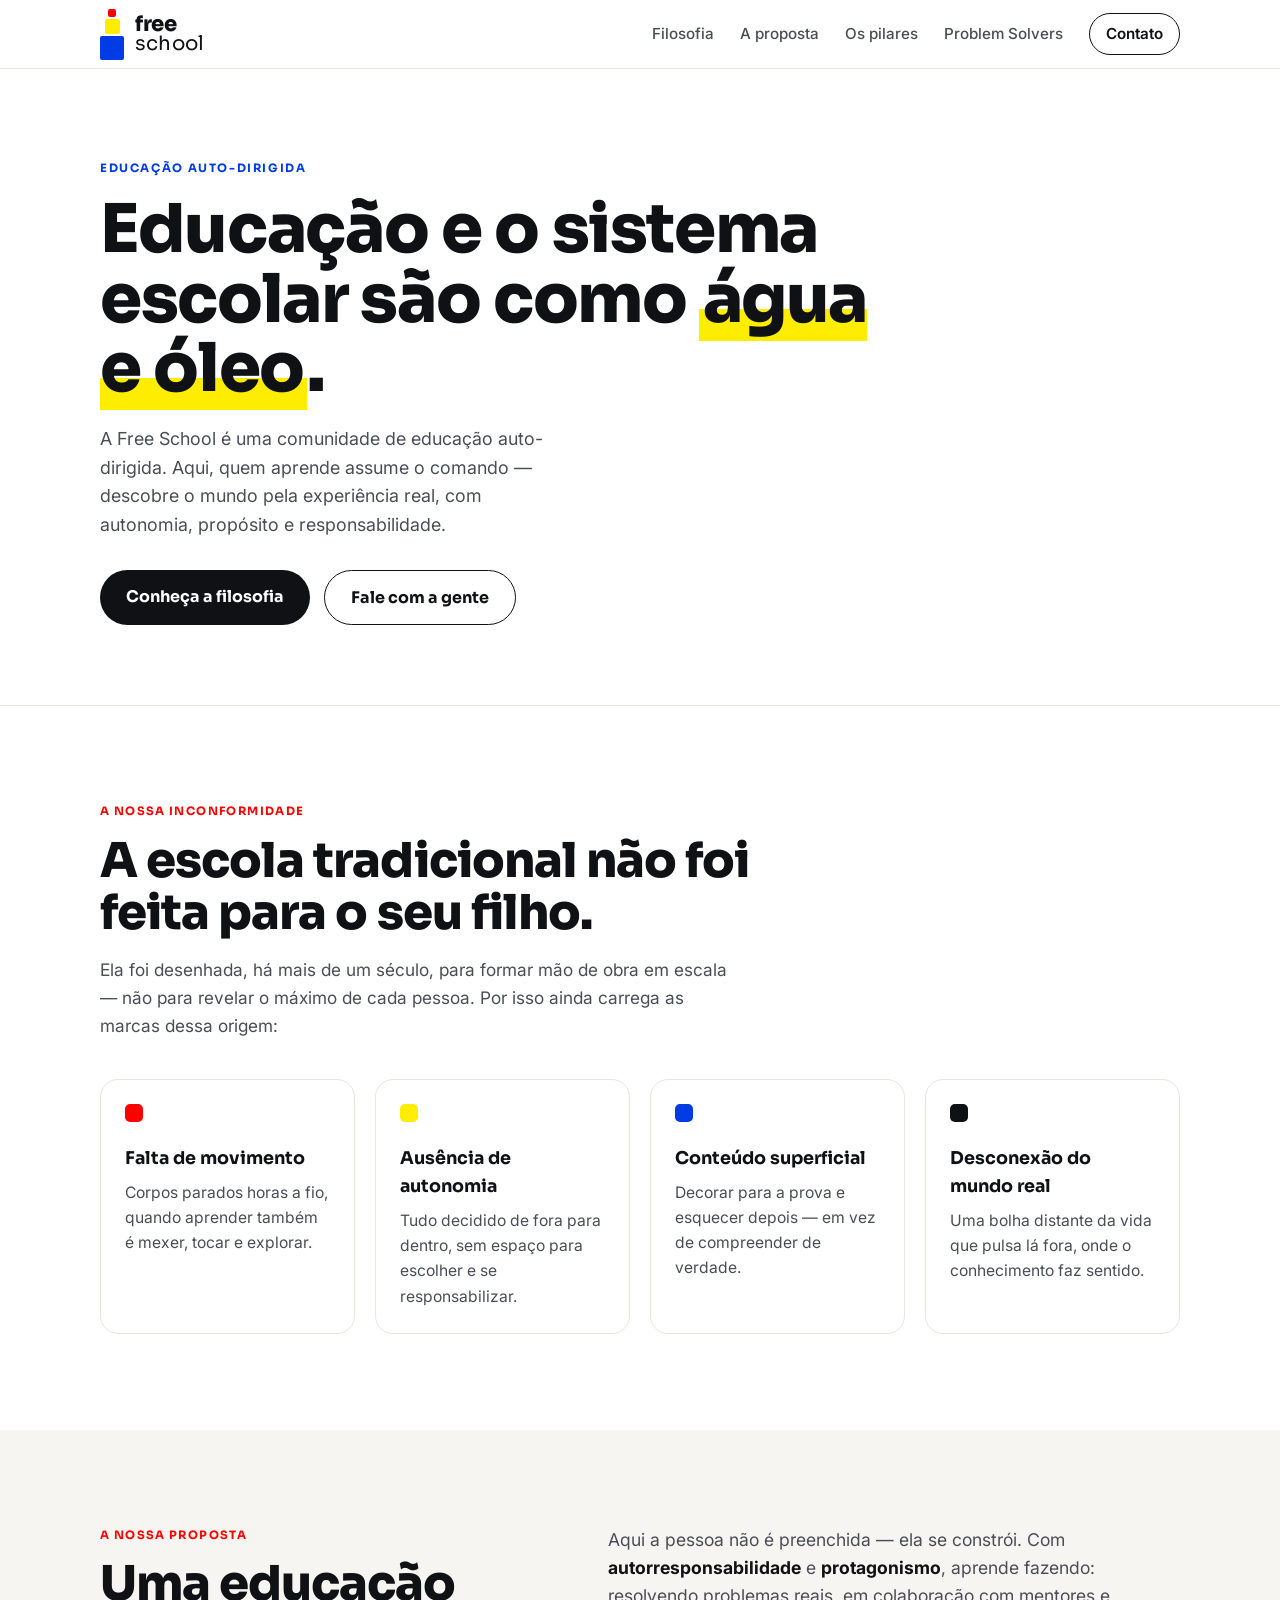
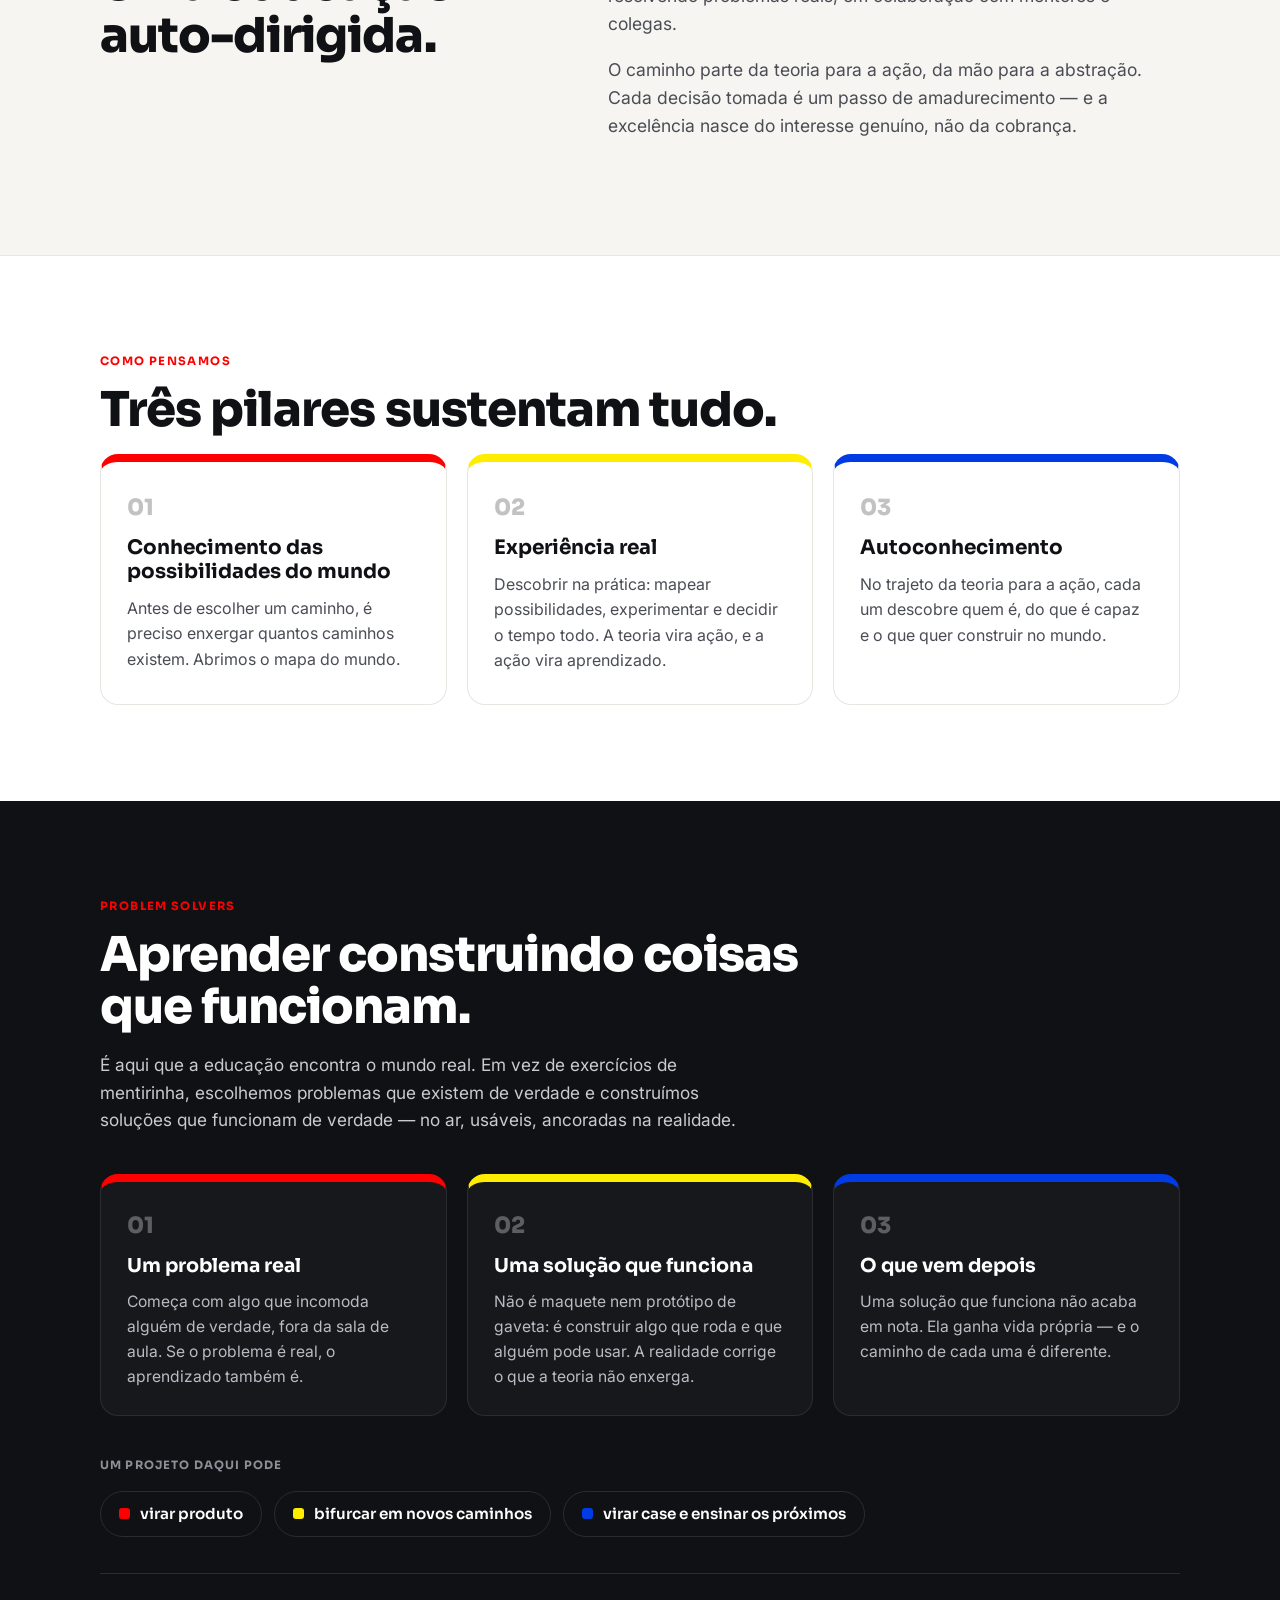
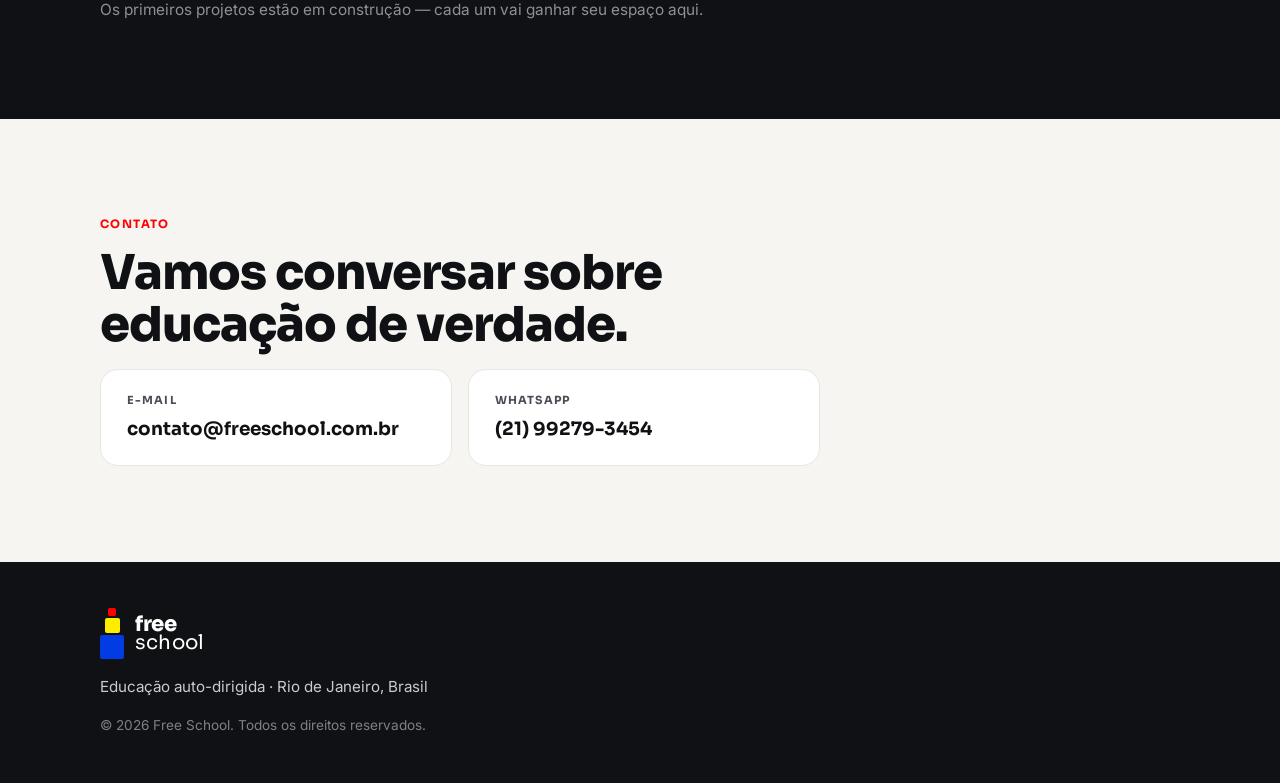
==== commit 9031c5a1: "Centraliza os cubos do logo (torre) e remove o bloco grande do hero - .logo-stack passa a align-item" ====
--- a/index.html
+++ b/index.html
@@ -62,11 +62,6 @@
             <a class="btn btn-ghost" href="#contato">Fale com a gente</a>
           </div>
         </div>
-        <div class="hero-art" aria-hidden="true">
-          <span class="cube cube-red"></span>
-          <span class="cube cube-yellow"></span>
-          <span class="cube cube-blue"></span>
-        </div>
       </div>
     </section>
 
--- a/styles.css
+++ b/styles.css
@@ -39,7 +39,7 @@
 
 /* ---------- Logo (HTML/CSS) ---------- */
 .logo { display: inline-flex; align-items: center; gap: 11px; }
-.logo-stack { display: flex; flex-direction: column; align-items: flex-start; gap: 2px; }
+.logo-stack { display: flex; flex-direction: column; align-items: center; gap: 2px; }
 .logo-stack .sq { display: block; border-radius: 2px; }
 .sq-r { width: 8px;  height: 8px;  background: var(--red); }
 .sq-y { width: 15px; height: 15px; background: var(--yellow); }
@@ -90,15 +90,6 @@
 .hero h1 .hl { background: linear-gradient(transparent 62%, var(--yellow) 62%); padding: 0 .05em; }
 .lead { font-size: 1.12rem; color: var(--ink-soft); max-width: 42ch; margin: 0 0 30px; }
 .btn-row { display: flex; flex-wrap: wrap; gap: 14px; }
-
-/* Hero art — the stacked cubes from the logo */
-.hero-art { display: flex; flex-direction: column; align-items: flex-start; gap: 10px; }
-.cube { display: block; border-radius: 8px; }
-.cube-red { width: 46px; height: 46px; background: var(--red); animation: float 5s ease-in-out infinite; }
-.cube-yellow { width: 78px; height: 78px; background: var(--yellow); animation: float 5s ease-in-out infinite .4s; }
-.cube-blue { width: 120px; height: 120px; background: var(--blue); animation: float 5s ease-in-out infinite .8s; }
-@keyframes float { 0%,100% { transform: translateY(0); } 50% { transform: translateY(-9px); } }
-@media (prefers-reduced-motion: reduce) { .cube { animation: none !important; } }
 
 /* ---------- Sections ---------- */
 .section { padding: 68px 0; border-top: 1px solid var(--line); }
@@ -206,12 +197,7 @@
 @media (min-width: 960px) {
   .nav { display: flex; }
   .hero { padding: 90px 0 80px; }
-  .hero-inner { flex-direction: row; align-items: center; justify-content: space-between; gap: 40px; }
-  .hero-copy { flex: 1; }
-  .hero-art { flex-shrink: 0; align-items: center; }
-  .cube-red { width: 60px; height: 60px; }
-  .cube-yellow { width: 110px; height: 110px; }
-  .cube-blue { width: 170px; height: 170px; }
+  .hero-copy { max-width: 820px; }
   .grid-3 { grid-template-columns: repeat(3, 1fr); }
   .grid-4 { grid-template-columns: repeat(4, 1fr); }
   .section { padding: 96px 0; }
